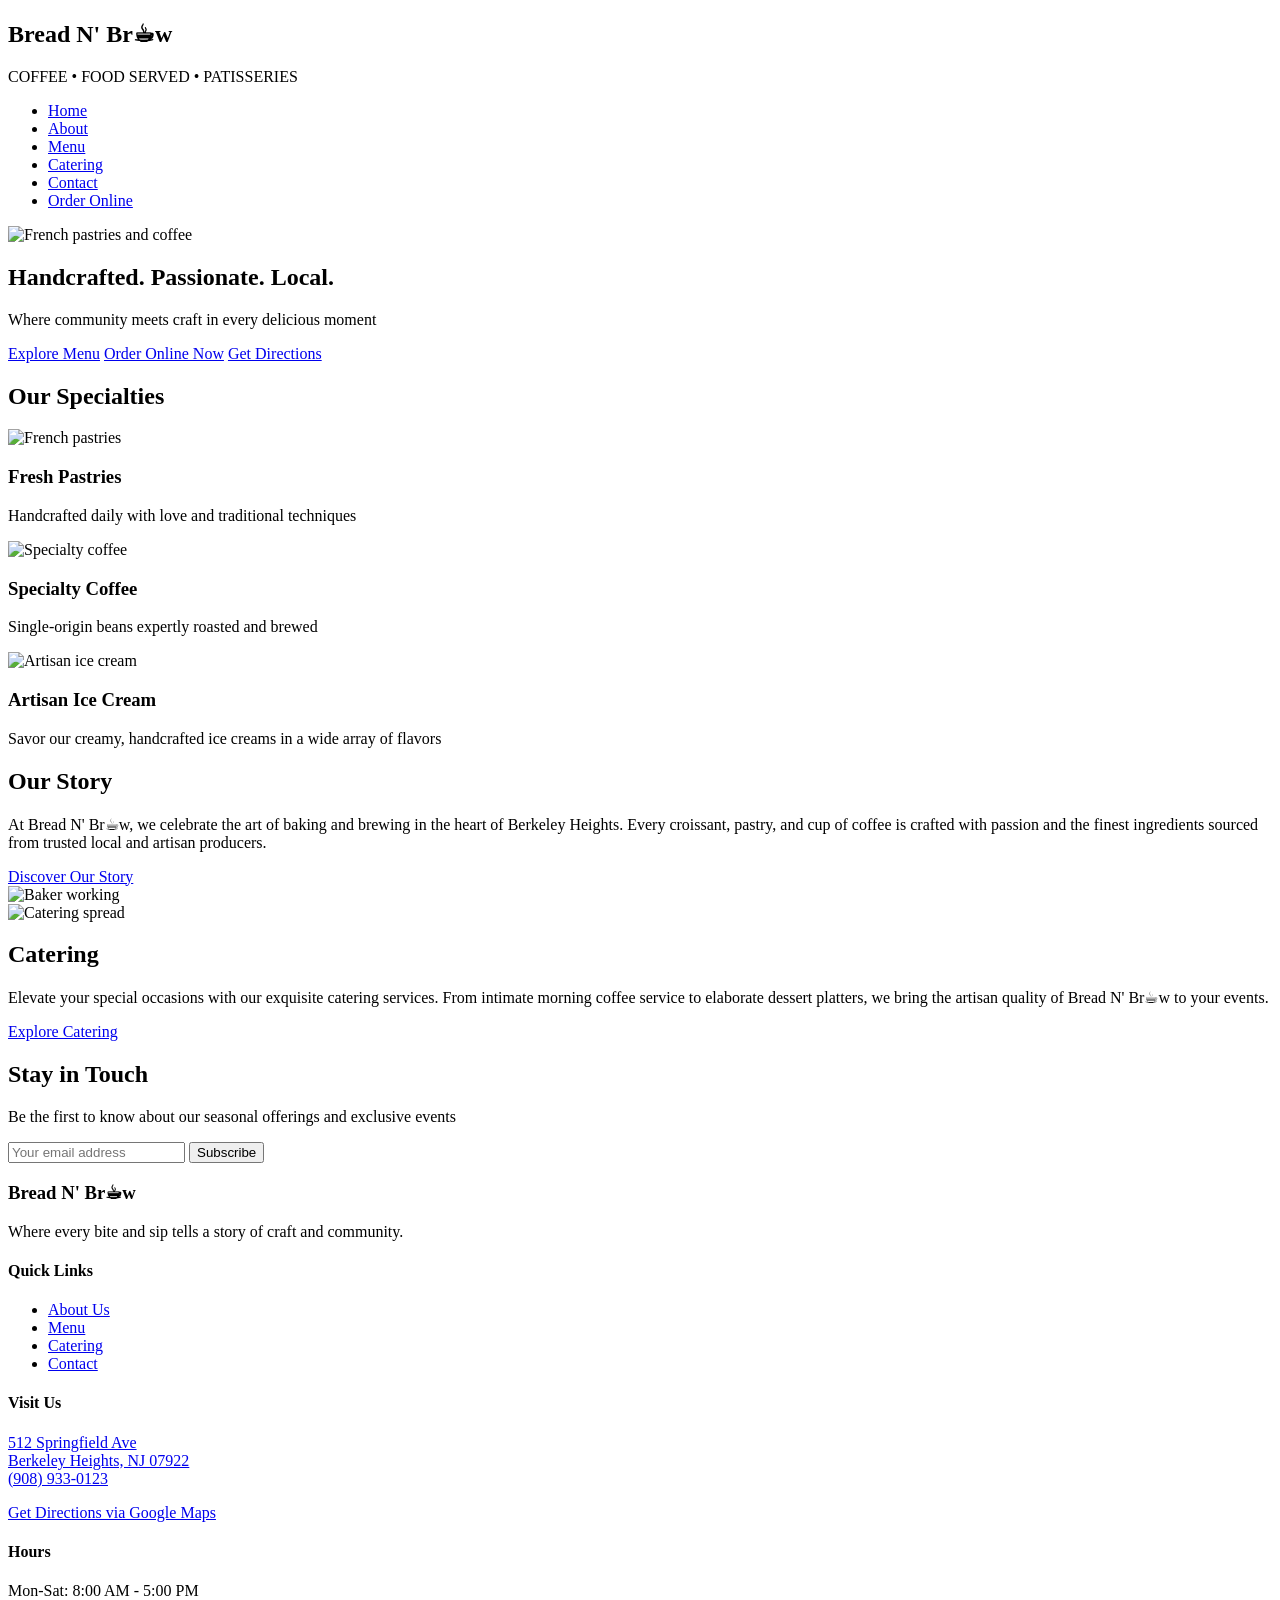
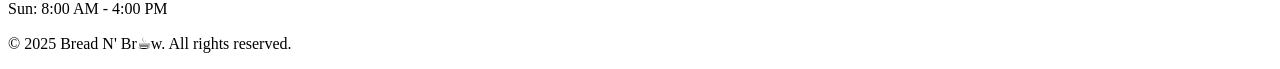
==== index.html @ 6830ff65 "Replace COFFEE • BREAD • PATISSERIES with COFFEE • FOOD SERVED • PATISSERIES cgen-264f352d547648eb80" ====
<!DOCTYPE html>
<html lang="en">
<head>
    <meta charset="UTF-8">
    <meta name="viewport" content="width=device-width, initial-scale=1.0">
    <title>Bread N' Br☕︎w - Coffee, Artisan Bread, Patisseries</title>
    <link rel="preconnect" href="https://fonts.googleapis.com">
    <link rel="preconnect" href="https://fonts.gstatic.com" crossorigin>
    <link href="https://fonts.googleapis.com/css2?family=Playfair+Display:wght@400;600;700&family=Inter:wght@300;400;500&display=swap" rel="stylesheet">
    <link rel="stylesheet" href="styles.css">
    <script src="https://cdn.jsdelivr.net/npm/@emailjs/browser@4/dist/email.min.js"></script>
</head>
<body>
    <!-- Navigation -->
    <nav class="navbar">
        <div class="nav-container">
            <div class="nav-logo">
                <h1>Bread N' Br☕︎w</h1>
                <span>COFFEE • FOOD SERVED • PATISSERIES</span>
            </div>
            <ul class="nav-menu">
                <li><a href="/" class="nav-active">Home</a></li>
                <li><a href="about.html">About</a></li>
                <li><a href="menu.html">Menu</a></li>
                <li><a href="catering.html">Catering</a></li>
                <li><a href="contact.html">Contact</a></li>
                <li class="nav-order"><a href="https://online.skytab.com/s/breadnbrew" target="_blank" class="btn btn-primary nav-order-btn">Order Online</a></li>
            </ul>
            <div class="nav-toggle">
                <span></span>
                <span></span>
                <span></span>
            </div>
        </div>
    </nav>

    <!-- Hero Section -->
    <section class="hero">
        <div class="hero-background">
            <img src="https://images.unsplash.com/photo-1586985289688-ca3cf47d3e6e?ixlib=rb-4.0.3&ixid=M3wxMjA3fDB8MHxwaG90by1wYWdlfHx8fGVufDB8fHx8fA%3D%3D&auto=format&fit=crop&w=2070&q=80" alt="French pastries and coffee" class="hero-image">
        </div>
        <div class="hero-content">
            <h1 class="hero-title">Handcrafted. Passionate. Local.</h1>
            <p class="hero-subtitle">Where community meets craft in every delicious moment</p>
            <div class="hero-buttons">
                <a href="menu.html" class="btn btn-primary">Explore Menu</a>
                <a href="https://online.skytab.com/s/breadnbrew" target="_blank" class="btn btn-secondary">Order Online Now</a>
                <a href="https://maps.google.com/?q=Bread+N'+Brew,+Springfield+Avenue,+Berkeley+Heights,+NJ" target="_blank" class="btn btn-outline hero-directions">Get Directions</a>
            </div>
        </div>
    </section>

    <!-- Highlights Grid -->
    <section class="highlights">
        <div class="container">
            <h2 class="section-title">Our Specialties</h2>
            <div class="highlights-grid">
                <div class="highlight-card">
                    <div class="card-background">
                        <img src="images/pastry.jpg" alt="French pastries">
                    </div>
                    <div class="card-content">
                        <h3>Fresh Pastries</h3>
                    <p>Handcrafted daily with love and traditional techniques</p>
                    </div>
                </div>
                <div class="highlight-card">
                    <div class="card-background">
                        <img src="images/coffee.jpeg" alt="Specialty coffee">
                    </div>
                    <div class="card-content">
                        <h3>Specialty Coffee</h3>
                        <p>Single-origin beans expertly roasted and brewed</p>
                    </div>
                </div>
                <div class="highlight-card">
                    <div class="card-background">
                        <img src="images/ice cream.jpg" alt="Artisan ice cream">
                    </div>
                    <div class="card-content">
                        <h3>Artisan Ice Cream</h3>
                        <p>Savor our creamy, handcrafted ice creams in a wide array of flavors</p>
                    </div>
                </div>
            </div>
        </div>
    </section>

    <!-- About Snippet -->
    <section class="about-snippet">
        <div class="container">
            <div class="about-content">
                <div class="about-text">
                    <h2>Our Story</h2>
                    <p>At Bread N' Br☕︎w, we celebrate the art of baking and brewing in the heart of Berkeley Heights. Every croissant, pastry, and cup of coffee is crafted with passion and the finest ingredients sourced from trusted local and artisan producers.</p>
                    <a href="about.html" class="btn btn-outline">Discover Our Story</a>
                </div>
                <div class="about-image">
                    <img src="images/displaycase.png" alt="Baker working">
                </div>
            </div>
        </div>
    </section>

    <!-- Catering Snippet -->
    <section class="catering-snippet">
        <div class="container">
            <div class="catering-content">
                <div class="catering-image">
                    <img src="images/catering.jpg" alt="Catering spread">
                </div>
                <div class="catering-text">
                    <h2>Catering</h2>
                    <p>Elevate your special occasions with our exquisite catering services. From intimate morning coffee service to elaborate dessert platters, we bring the artisan quality of Bread N' Br☕︎w to your events.</p>
                    <a href="catering.html" class="btn btn-outline">Explore Catering</a>
                </div>
            </div>
        </div>
    </section>

    <!-- Newsletter -->
    <section class="newsletter">
        <div class="container">
            <div class="newsletter-content">
                <h2>Stay in Touch</h2>
                <p>Be the first to know about our seasonal offerings and exclusive events</p>
                <form class="newsletter-form">
                    <input type="email" placeholder="Your email address" required>
                    <button type="submit" class="btn btn-primary">Subscribe</button>
                </form>
            </div>
        </div>
    </section>

    <!-- Footer -->
    <footer class="footer">
        <div class="container">
            <div class="footer-content">
                <div class="footer-section">
                    <h3>Bread N' Br☕︎w</h3>
                    <p>Where every bite and sip tells a story of craft and community.</p>
                </div>
                <div class="footer-section">
                    <h4>Quick Links</h4>
                    <ul>
                        <li><a href="about.html">About Us</a></li>
                        <li><a href="menu.html">Menu</a></li>
                        <li><a href="catering.html">Catering</a></li>
                        <li><a href="contact.html">Contact</a></li>
                    </ul>
                </div>
                <div class="footer-section">
                    <h4>Visit Us</h4>
                    <p><a href="https://maps.google.com/?q=Bread+N'+Brew,+Springfield+Avenue,+Berkeley+Heights,+NJ" target="_blank" class="address-link">512 Springfield Ave<br>
                    Berkeley Heights, NJ 07922</a><br>
                    <a href="tel:+19089330123">(908) 933-0123</a></p>
                    <a href="https://maps.google.com/?q=Bread+N'+Brew,+Springfield+Avenue,+Berkeley+Heights,+NJ" target="_blank" class="directions-link">Get Directions via Google Maps</a>
                </div>
                <div class="footer-section">
                    <h4>Hours</h4>
                    <p>Mon-Sat: 8:00 AM - 5:00 PM<br>
                    Sun: 8:00 AM - 4:00 PM</p>
                </div>
            </div>
            <div class="footer-bottom">
                <p>&copy; 2025 Bread N' Br☕︎w. All rights reserved.</p>
            </div>
        </div>
    </footer>

    <script src="script.js"></script>
</body>
</html>
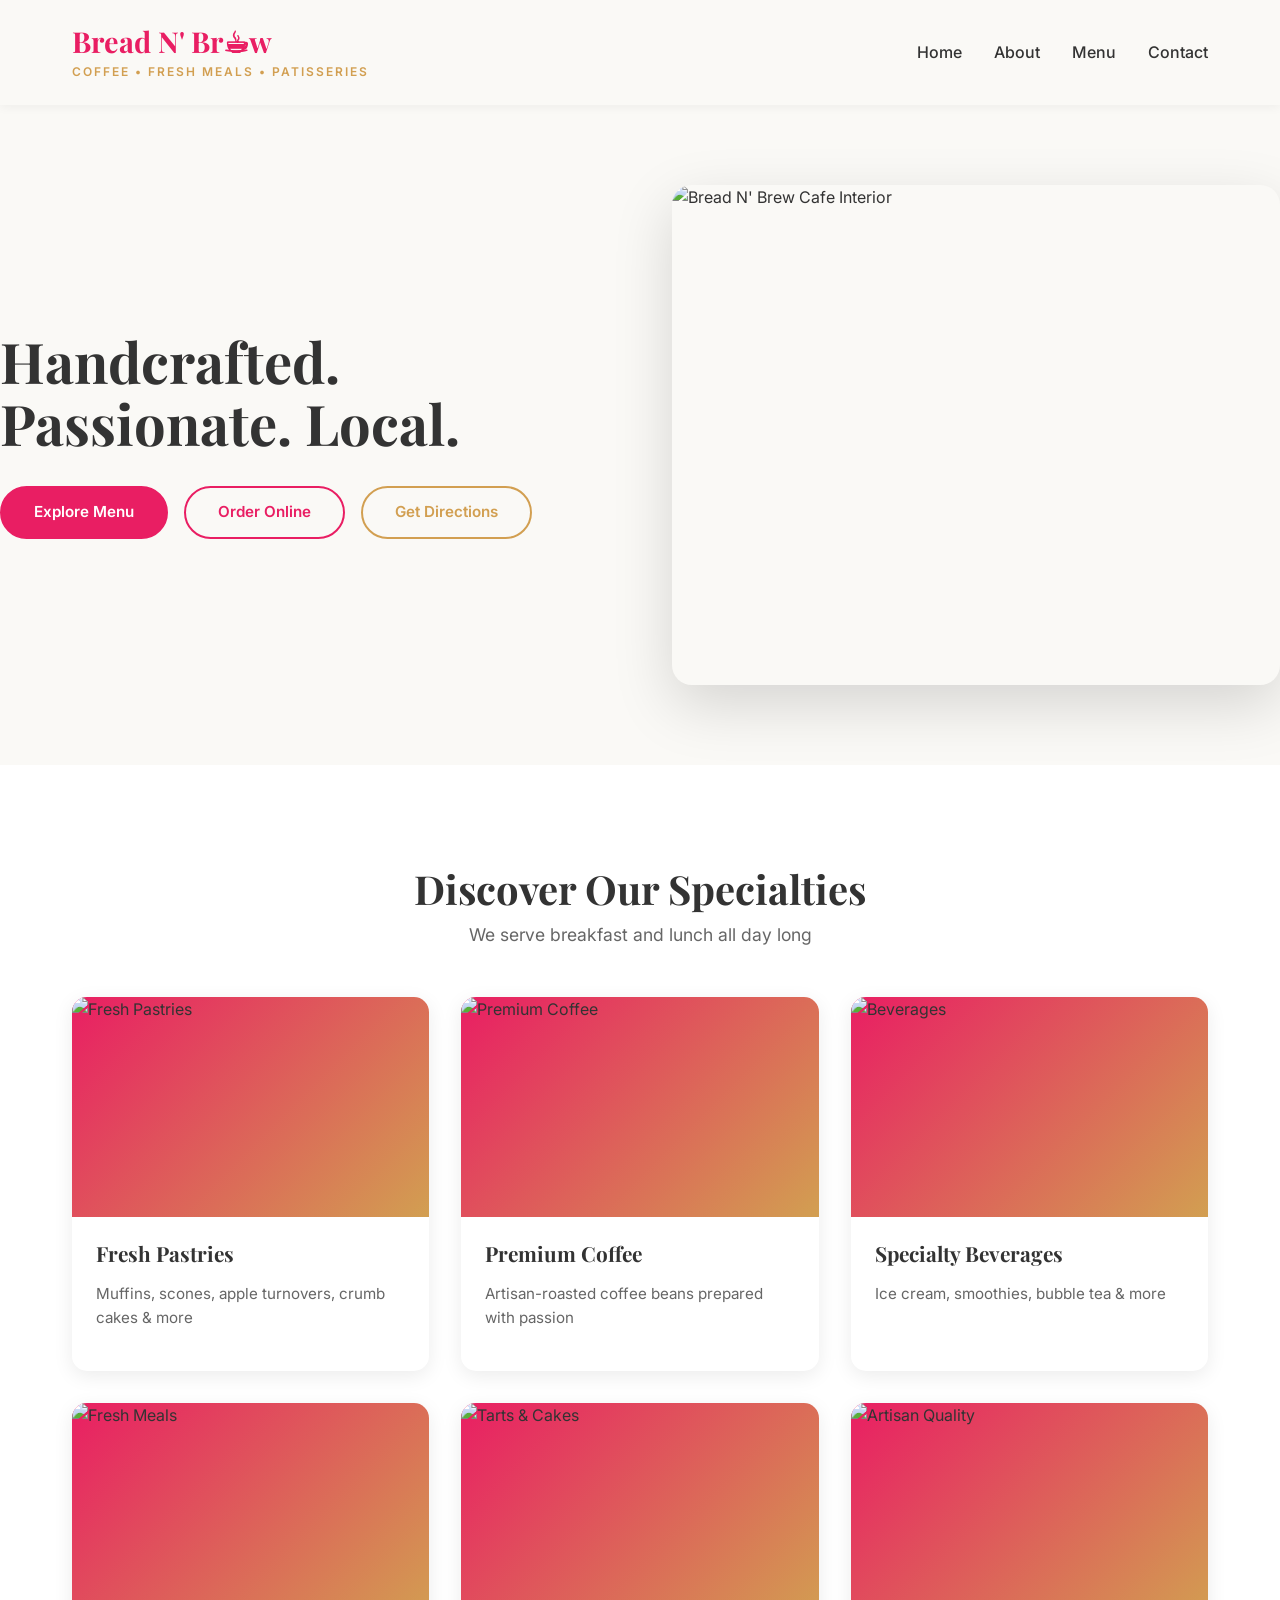
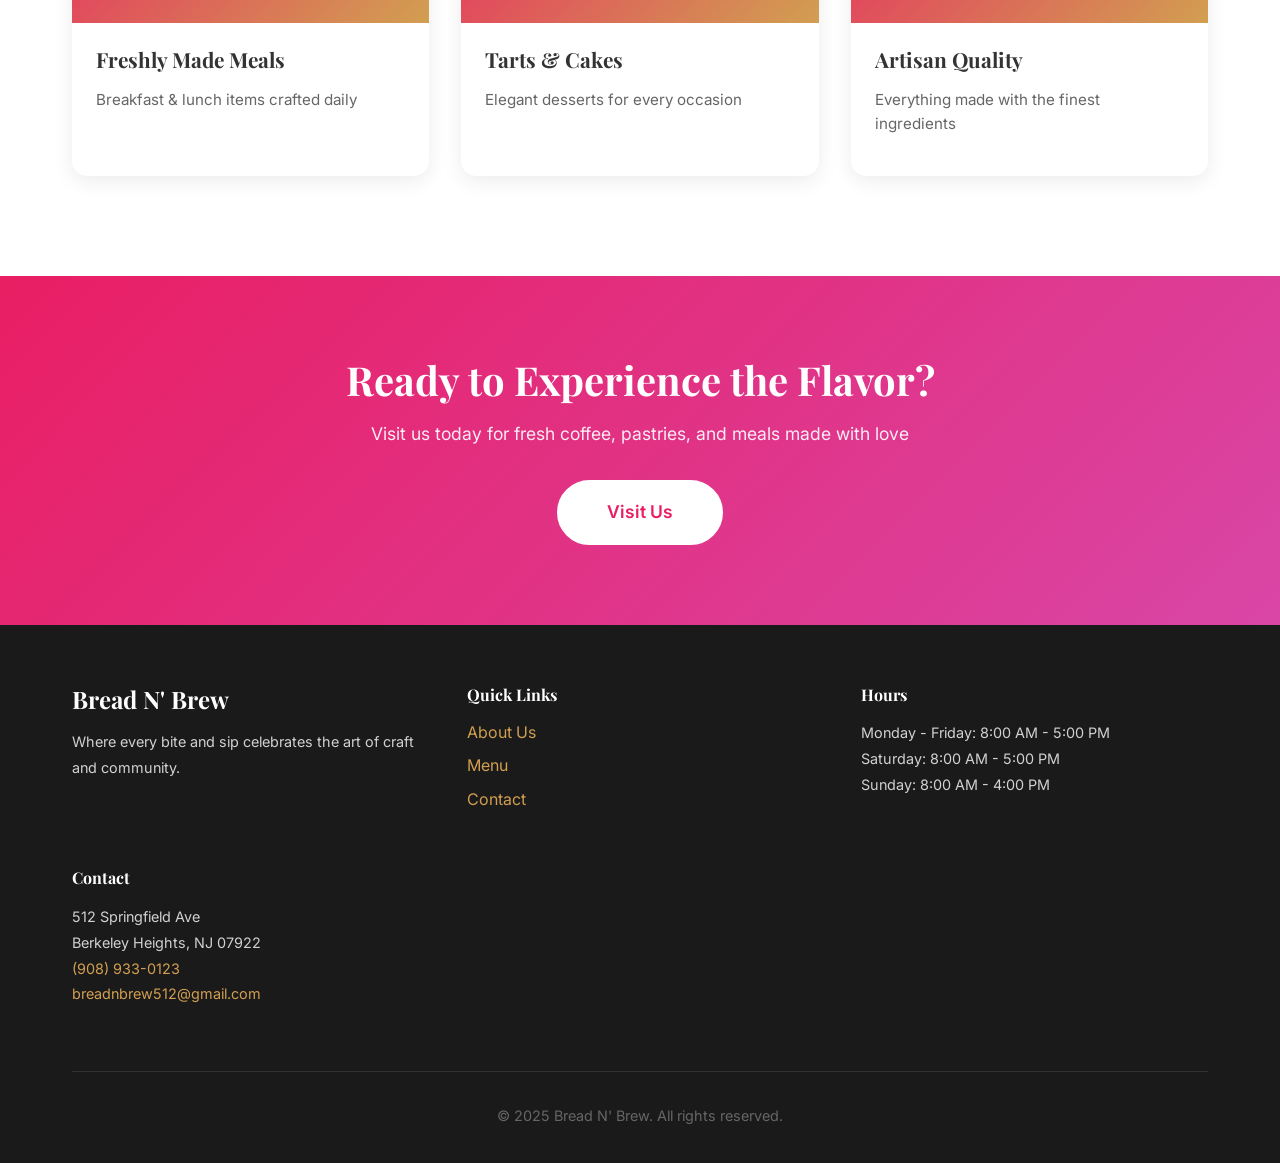
==== commit 5efcc6f3: "Redesign about page with simplified layout and content" ====
--- a/index.html
+++ b/index.html
@@ -3,12 +3,11 @@
 <head>
     <meta charset="UTF-8">
     <meta name="viewport" content="width=device-width, initial-scale=1.0">
-    <title>Bread N' Br☕︎w - Coffee, Artisan Bread, Patisseries</title>
+    <title>Bread N' Brew - Artisan Coffee, Fresh Pastries & Meals</title>
     <link rel="preconnect" href="https://fonts.googleapis.com">
     <link rel="preconnect" href="https://fonts.gstatic.com" crossorigin>
-    <link href="https://fonts.googleapis.com/css2?family=Playfair+Display:wght@400;600;700&family=Inter:wght@300;400;500&display=swap" rel="stylesheet">
+    <link href="https://fonts.googleapis.com/css2?family=Playfair+Display:wght@400;600;700;800&family=Inter:wght@300;400;500;600;700&display=swap" rel="stylesheet">
     <link rel="stylesheet" href="styles.css">
-    <script src="https://cdn.jsdelivr.net/npm/@emailjs/browser@4/dist/email.min.js"></script>
 </head>
 <body>
     <!-- Navigation -->
@@ -16,15 +15,13 @@
         <div class="nav-container">
             <div class="nav-logo">
                 <h1>Bread N' Br☕︎w</h1>
-                <span>COFFEE • FOOD SERVED • PATISSERIES</span>
+                <span class="nav-tagline">COFFEE • FRESH MEALS • PATISSERIES</span>
             </div>
             <ul class="nav-menu">
-                <li><a href="/" class="nav-active">Home</a></li>
+                <li><a href="index.html" class="nav-active">Home</a></li>
                 <li><a href="about.html">About</a></li>
                 <li><a href="menu.html">Menu</a></li>
-                <li><a href="catering.html">Catering</a></li>
                 <li><a href="contact.html">Contact</a></li>
-                <li class="nav-order"><a href="https://online.skytab.com/s/breadnbrew" target="_blank" class="btn btn-primary nav-order-btn">Order Online</a></li>
             </ul>
             <div class="nav-toggle">
                 <span></span>
@@ -36,98 +33,84 @@
 
     <!-- Hero Section -->
     <section class="hero">
-        <div class="hero-background">
-            <img src="https://images.unsplash.com/photo-1586985289688-ca3cf47d3e6e?ixlib=rb-4.0.3&ixid=M3wxMjA3fDB8MHxwaG90by1wYWdlfHx8fGVufDB8fHx8fA%3D%3D&auto=format&fit=crop&w=2070&q=80" alt="French pastries and coffee" class="hero-image">
-        </div>
         <div class="hero-content">
-            <h1 class="hero-title">Handcrafted. Passionate. Local.</h1>
-            <p class="hero-subtitle">Where community meets craft in every delicious moment</p>
+            <h2 class="hero-title">Handcrafted. Passionate. Local.</h2>
             <div class="hero-buttons">
                 <a href="menu.html" class="btn btn-primary">Explore Menu</a>
-                <a href="https://online.skytab.com/s/breadnbrew" target="_blank" class="btn btn-secondary">Order Online Now</a>
-                <a href="https://maps.google.com/?q=Bread+N'+Brew,+Springfield+Avenue,+Berkeley+Heights,+NJ" target="_blank" class="btn btn-outline hero-directions">Get Directions</a>
+                <a href="https://online.skytab.com/s/breadnbrew" target="_blank" class="btn btn-secondary">Order Online</a>
+                <a href="https://maps.google.com/?q=512+Springfield+Ave,+Berkeley+Heights,+NJ+07922" target="_blank" class="btn btn-tertiary">Get Directions</a>
             </div>
+        </div>
+        <div class="hero-image">
+            <img src="https://images.pexels.com/photos/36475846/pexels-photo-36475846.jpeg" alt="Bread N' Brew Cafe Interior" class="hero-img">
         </div>
     </section>
 
-    <!-- Highlights Grid -->
-    <section class="highlights">
+    <!-- What We Offer Section -->
+    <section class="offerings">
         <div class="container">
-            <h2 class="section-title">Our Specialties</h2>
-            <div class="highlights-grid">
-                <div class="highlight-card">
-                    <div class="card-background">
-                        <img src="images/pastry.jpg" alt="French pastries">
+            <h2 class="section-title">Discover Our Specialties</h2>
+            <p class="section-subtitle">We serve breakfast and lunch all day long</p>
+            
+            <div class="offerings-grid">
+                <div class="offering-card">
+                    <div class="offering-image">
+                        <img src="https://images.pexels.com/photos/2097522/pexels-photo-2097522.jpeg" alt="Fresh Pastries">
                     </div>
-                    <div class="card-content">
-                        <h3>Fresh Pastries</h3>
-                    <p>Handcrafted daily with love and traditional techniques</p>
+                    <h3>Fresh Pastries</h3>
+                    <p>Muffins, scones, apple turnovers, crumb cakes & more</p>
+                </div>
+
+                <div class="offering-card">
+                    <div class="offering-image">
+                        <img src="https://images.pexels.com/photos/31767946/pexels-photo-31767946.jpeg" alt="Premium Coffee">
                     </div>
+                    <h3>Premium Coffee</h3>
+                    <p>Artisan-roasted coffee beans prepared with passion</p>
                 </div>
-                <div class="highlight-card">
-                    <div class="card-background">
-                        <img src="images/coffee.jpeg" alt="Specialty coffee">
+
+                <div class="offering-card">
+                    <div class="offering-image">
+                        <img src="https://images.pexels.com/photos/33166521/pexels-photo-33166521.jpeg" alt="Beverages">
                     </div>
-                    <div class="card-content">
-                        <h3>Specialty Coffee</h3>
-                        <p>Single-origin beans expertly roasted and brewed</p>
+                    <h3>Specialty Beverages</h3>
+                    <p>Ice cream, smoothies, bubble tea & more</p>
+                </div>
+
+                <div class="offering-card">
+                    <div class="offering-image">
+                        <img src="https://images.pexels.com/photos/4491396/pexels-photo-4491396.jpeg" alt="Fresh Meals">
                     </div>
+                    <h3>Freshly Made Meals</h3>
+                    <p>Breakfast & lunch items crafted daily</p>
                 </div>
-                <div class="highlight-card">
-                    <div class="card-background">
-                        <img src="images/ice cream.jpg" alt="Artisan ice cream">
+
+                <div class="offering-card">
+                    <div class="offering-image">
+                        <img src="https://images.pexels.com/photos/2097522/pexels-photo-2097522.jpeg" alt="Tarts & Cakes">
                     </div>
-                    <div class="card-content">
-                        <h3>Artisan Ice Cream</h3>
-                        <p>Savor our creamy, handcrafted ice creams in a wide array of flavors</p>
+                    <h3>Tarts & Cakes</h3>
+                    <p>Elegant desserts for every occasion</p>
+                </div>
+
+                <div class="offering-card">
+                    <div class="offering-image">
+                        <img src="https://images.pexels.com/photos/36475846/pexels-photo-36475846.jpeg" alt="Artisan Quality">
                     </div>
+                    <h3>Artisan Quality</h3>
+                    <p>Everything made with the finest ingredients</p>
                 </div>
             </div>
         </div>
     </section>
 
-    <!-- About Snippet -->
-    <section class="about-snippet">
+    <!-- Call to Action Section -->
+    <section class="cta-section">
         <div class="container">
-            <div class="about-content">
-                <div class="about-text">
-                    <h2>Our Story</h2>
-                    <p>At Bread N' Br☕︎w, we celebrate the art of baking and brewing in the heart of Berkeley Heights. Every croissant, pastry, and cup of coffee is crafted with passion and the finest ingredients sourced from trusted local and artisan producers.</p>
-                    <a href="about.html" class="btn btn-outline">Discover Our Story</a>
-                </div>
-                <div class="about-image">
-                    <img src="images/displaycase.png" alt="Baker working">
-                </div>
-            </div>
-        </div>
-    </section>
-
-    <!-- Catering Snippet -->
-    <section class="catering-snippet">
-        <div class="container">
-            <div class="catering-content">
-                <div class="catering-image">
-                    <img src="images/catering.jpg" alt="Catering spread">
-                </div>
-                <div class="catering-text">
-                    <h2>Catering</h2>
-                    <p>Elevate your special occasions with our exquisite catering services. From intimate morning coffee service to elaborate dessert platters, we bring the artisan quality of Bread N' Br☕︎w to your events.</p>
-                    <a href="catering.html" class="btn btn-outline">Explore Catering</a>
-                </div>
-            </div>
-        </div>
-    </section>
-
-    <!-- Newsletter -->
-    <section class="newsletter">
-        <div class="container">
-            <div class="newsletter-content">
-                <h2>Stay in Touch</h2>
-                <p>Be the first to know about our seasonal offerings and exclusive events</p>
-                <form class="newsletter-form">
-                    <input type="email" placeholder="Your email address" required>
-                    <button type="submit" class="btn btn-primary">Subscribe</button>
-                </form>
+            <div class="cta-content">
+                <h2>Ready to Experience the Flavor?</h2>
+                <p>Visit us today for fresh coffee, pastries, and meals made with love</p>
+                <a href="https://maps.google.com/?q=512+Springfield+Ave,+Berkeley+Heights,+NJ+07922" target="_blank" class="btn btn-primary btn-large">Visit Us</a>
             </div>
         </div>
     </section>
@@ -135,35 +118,35 @@
     <!-- Footer -->
     <footer class="footer">
         <div class="container">
-            <div class="footer-content">
+            <div class="footer-grid">
                 <div class="footer-section">
-                    <h3>Bread N' Br☕︎w</h3>
-                    <p>Where every bite and sip tells a story of craft and community.</p>
+                    <h3>Bread N' Brew</h3>
+                    <p>Where every bite and sip celebrates the art of craft and community.</p>
                 </div>
                 <div class="footer-section">
                     <h4>Quick Links</h4>
                     <ul>
                         <li><a href="about.html">About Us</a></li>
                         <li><a href="menu.html">Menu</a></li>
-                        <li><a href="catering.html">Catering</a></li>
                         <li><a href="contact.html">Contact</a></li>
                     </ul>
                 </div>
                 <div class="footer-section">
-                    <h4>Visit Us</h4>
-                    <p><a href="https://maps.google.com/?q=Bread+N'+Brew,+Springfield+Avenue,+Berkeley+Heights,+NJ" target="_blank" class="address-link">512 Springfield Ave<br>
-                    Berkeley Heights, NJ 07922</a><br>
-                    <a href="tel:+19089330123">(908) 933-0123</a></p>
-                    <a href="https://maps.google.com/?q=Bread+N'+Brew,+Springfield+Avenue,+Berkeley+Heights,+NJ" target="_blank" class="directions-link">Get Directions via Google Maps</a>
+                    <h4>Hours</h4>
+                    <p>Monday - Friday: 8:00 AM - 5:00 PM<br>
+                    Saturday: 8:00 AM - 5:00 PM<br>
+                    Sunday: 8:00 AM - 4:00 PM</p>
                 </div>
                 <div class="footer-section">
-                    <h4>Hours</h4>
-                    <p>Mon-Sat: 8:00 AM - 5:00 PM<br>
-                    Sun: 8:00 AM - 4:00 PM</p>
+                    <h4>Contact</h4>
+                    <p>512 Springfield Ave<br>
+                    Berkeley Heights, NJ 07922<br>
+                    <a href="tel:+19089330123">(908) 933-0123</a><br>
+                    <a href="mailto:breadnbrew512@gmail.com">breadnbrew512@gmail.com</a></p>
                 </div>
             </div>
             <div class="footer-bottom">
-                <p>&copy; 2025 Bread N' Br☕︎w. All rights reserved.</p>
+                <p>&copy; 2025 Bread N' Brew. All rights reserved.</p>
             </div>
         </div>
     </footer>
--- a/styles.css
+++ b/styles.css
@@ -0,0 +1,1157 @@
+/* ==================== VARIABLES & RESET ==================== */
+:root {
+    --primary-color: #e91e63;
+    --secondary-color: #d29f51;
+    --dark-color: #1a1a1a;
+    --light-color: #faf9f6;
+    --text-color: #333;
+    --text-light: #666;
+    --border-color: #e0e0e0;
+    --transition: all 0.3s cubic-bezier(0.25, 0.46, 0.45, 0.94);
+}
+
+* {
+    margin: 0;
+    padding: 0;
+    box-sizing: border-box;
+}
+
+html {
+    scroll-behavior: smooth;
+}
+
+body {
+    font-family: 'Inter', sans-serif;
+    color: var(--text-color);
+    background-color: var(--light-color);
+    line-height: 1.6;
+}
+
+/* ==================== TYPOGRAPHY ==================== */
+h1, h2, h3, h4, h5, h6 {
+    font-family: 'Playfair Display', serif;
+    font-weight: 700;
+    line-height: 1.2;
+    color: var(--text-color);
+}
+
+h1 {
+    font-size: 3.5rem;
+}
+
+h2 {
+    font-size: 2.5rem;
+}
+
+h3 {
+    font-size: 1.5rem;
+}
+
+p {
+    color: var(--text-light);
+    margin-bottom: 1rem;
+}
+
+a {
+    color: var(--primary-color);
+    text-decoration: none;
+    transition: var(--transition);
+}
+
+a:hover {
+    color: var(--secondary-color);
+}
+
+/* ==================== CONTAINER & LAYOUT ==================== */
+.container {
+    max-width: 1200px;
+    margin: 0 auto;
+    padding: 0 2rem;
+}
+
+/* ==================== BUTTONS ==================== */
+.btn {
+    display: inline-block;
+    padding: 0.8rem 2rem;
+    border-radius: 50px;
+    font-weight: 600;
+    text-align: center;
+    transition: var(--transition);
+    border: 2px solid transparent;
+    cursor: pointer;
+    text-decoration: none;
+    font-size: 0.95rem;
+    font-family: 'Inter', sans-serif;
+}
+
+.btn-primary {
+    background-color: var(--primary-color);
+    color: white;
+    border-color: var(--primary-color);
+}
+
+.btn-primary:hover {
+    background-color: #c2185b;
+    border-color: #c2185b;
+    transform: translateY(-3px);
+    box-shadow: 0 10px 25px rgba(233, 30, 99, 0.3);
+}
+
+.btn-secondary {
+    background-color: transparent;
+    color: var(--primary-color);
+    border-color: var(--primary-color);
+}
+
+.btn-secondary:hover {
+    background-color: var(--primary-color);
+    color: white;
+    transform: translateY(-3px);
+}
+
+.btn-tertiary {
+    background-color: transparent;
+    color: var(--secondary-color);
+    border-color: var(--secondary-color);
+}
+
+.btn-tertiary:hover {
+    background-color: var(--secondary-color);
+    color: white;
+    transform: translateY(-3px);
+}
+
+.btn-large {
+    padding: 1rem 3rem;
+    font-size: 1.1rem;
+}
+
+.btn-small {
+    padding: 0.6rem 1.5rem;
+    font-size: 0.85rem;
+}
+
+/* ==================== NAVBAR ==================== */
+.navbar {
+    background: rgba(250, 249, 246, 0.95);
+    backdrop-filter: blur(10px);
+    padding: 1.5rem 0;
+    position: sticky;
+    top: 0;
+    z-index: 1000;
+    box-shadow: 0 2px 10px rgba(0, 0, 0, 0.05);
+    transition: var(--transition);
+}
+
+.nav-container {
+    max-width: 1200px;
+    margin: 0 auto;
+    padding: 0 2rem;
+    display: flex;
+    justify-content: space-between;
+    align-items: center;
+}
+
+.nav-logo h1 {
+    color: var(--primary-color);
+    font-size: 1.8rem;
+    margin-bottom: 0.2rem;
+}
+
+.nav-tagline {
+    color: var(--secondary-color);
+    font-size: 0.75rem;
+    font-weight: 600;
+    letter-spacing: 2px;
+    display: block;
+}
+
+.nav-menu {
+    display: flex;
+    list-style: none;
+    gap: 2rem;
+    align-items: center;
+}
+
+.nav-menu a {
+    color: var(--text-color);
+    font-weight: 500;
+    position: relative;
+    padding: 0.5rem 0;
+}
+
+.nav-menu a::after {
+    content: '';
+    position: absolute;
+    bottom: 0;
+    left: 0;
+    width: 0;
+    height: 2px;
+    background-color: var(--primary-color);
+    transition: width 0.3s ease;
+}
+
+.nav-menu a:hover::after,
+.nav-active::after {
+    width: 100%;
+}
+
+.nav-active {
+    color: var(--primary-color);
+}
+
+.nav-toggle {
+    display: none;
+    flex-direction: column;
+    cursor: pointer;
+}
+
+.nav-toggle span {
+    width: 25px;
+    height: 3px;
+    background-color: var(--text-color);
+    margin: 5px 0;
+    transition: var(--transition);
+    border-radius: 2px;
+}
+
+/* ==================== HERO SECTION ==================== */
+.hero {
+    display: grid;
+    grid-template-columns: 1fr 1fr;
+    align-items: center;
+    gap: 4rem;
+    padding: 80px 0;
+    overflow: hidden;
+}
+
+.hero-content {
+    animation: slideInLeft 0.8s ease-out;
+}
+
+.hero-title {
+    font-size: 3.5rem;
+    color: var(--text-color);
+    margin-bottom: 2rem;
+    line-height: 1.1;
+}
+
+.hero-buttons {
+    display: flex;
+    gap: 1rem;
+    flex-wrap: wrap;
+    animation: fadeInUp 0.8s ease-out 0.3s both;
+}
+
+.hero-image {
+    position: relative;
+    overflow: hidden;
+    border-radius: 20px;
+    box-shadow: 0 20px 60px rgba(0, 0, 0, 0.15);
+    animation: slideInRight 0.8s ease-out;
+    height: 500px;
+}
+
+.hero-img {
+    width: 100%;
+    height: 100%;
+    object-fit: cover;
+    transition: var(--transition);
+}
+
+.hero-image:hover .hero-img {
+    transform: scale(1.05);
+}
+
+/* ==================== SECTION STYLES ==================== */
+.section-title {
+    font-size: 2.5rem;
+    color: var(--text-color);
+    margin-bottom: 0.5rem;
+    text-align: center;
+}
+
+.section-subtitle {
+    color: var(--text-light);
+    text-align: center;
+    font-size: 1.1rem;
+    margin-bottom: 3rem;
+}
+
+/* ==================== OFFERINGS SECTION ==================== */
+.offerings {
+    padding: 100px 0;
+    background: white;
+}
+
+.offerings-grid {
+    display: grid;
+    grid-template-columns: repeat(auto-fit, minmax(300px, 1fr));
+    gap: 2rem;
+    margin-top: 3rem;
+}
+
+.offering-card {
+    background: white;
+    border-radius: 15px;
+    overflow: hidden;
+    box-shadow: 0 5px 20px rgba(0, 0, 0, 0.08);
+    transition: var(--transition);
+    animation: slideUp 0.6s ease-out both;
+}
+
+.offering-card:nth-child(1) { animation-delay: 0.1s; }
+.offering-card:nth-child(2) { animation-delay: 0.2s; }
+.offering-card:nth-child(3) { animation-delay: 0.3s; }
+.offering-card:nth-child(4) { animation-delay: 0.4s; }
+.offering-card:nth-child(5) { animation-delay: 0.5s; }
+.offering-card:nth-child(6) { animation-delay: 0.6s; }
+
+.offering-card:hover {
+    transform: translateY(-10px);
+    box-shadow: 0 15px 40px rgba(0, 0, 0, 0.15);
+}
+
+.offering-image {
+    width: 100%;
+    height: 220px;
+    overflow: hidden;
+    background: linear-gradient(135deg, var(--primary-color) 0%, var(--secondary-color) 100%);
+}
+
+.offering-image img {
+    width: 100%;
+    height: 100%;
+    object-fit: cover;
+    transition: var(--transition);
+}
+
+.offering-card:hover .offering-image img {
+    transform: scale(1.1);
+}
+
+.offering-card h3 {
+    color: var(--text-color);
+    padding: 1.5rem 1.5rem 0.5rem;
+    font-size: 1.3rem;
+}
+
+.offering-card p {
+    padding: 0.5rem 1.5rem 1.5rem;
+    font-size: 0.95rem;
+    color: var(--text-light);
+}
+
+/* ==================== CTA SECTION ==================== */
+.cta-section {
+    background: linear-gradient(135deg, var(--primary-color) 0%, #d946a6 100%);
+    color: white;
+    padding: 80px 0;
+    text-align: center;
+}
+
+.cta-content h2 {
+    color: white;
+    font-size: 2.5rem;
+    margin-bottom: 1rem;
+}
+
+.cta-content p {
+    color: rgba(255, 255, 255, 0.9);
+    font-size: 1.1rem;
+    margin-bottom: 2rem;
+}
+
+.cta-section .btn-primary {
+    background-color: white;
+    color: var(--primary-color);
+    border-color: white;
+}
+
+.cta-section .btn-primary:hover {
+    background-color: rgba(255, 255, 255, 0.9);
+}
+
+/* ==================== PAGE HERO ==================== */
+.page-hero {
+    background: linear-gradient(135deg, var(--primary-color) 0%, #d946a6 100%);
+    color: white;
+    padding: 120px 0;
+    text-align: center;
+}
+
+.page-hero-content h1 {
+    color: white;
+    font-size: 3rem;
+    margin-bottom: 1rem;
+}
+
+.page-hero-content p {
+    color: rgba(255, 255, 255, 0.9);
+    font-size: 1.2rem;
+}
+
+/* ==================== ABOUT SECTION ==================== */
+.about-section {
+    padding: 80px 0;
+}
+
+.about-grid {
+    display: grid;
+    grid-template-columns: 1fr 1fr;
+    gap: 4rem;
+    align-items: center;
+}
+
+.about-text h2 {
+    color: var(--text-color);
+    margin-bottom: 1.5rem;
+    font-size: 2.2rem;
+}
+
+.about-text p {
+    font-size: 1rem;
+    color: var(--text-light);
+    margin-bottom: 1.5rem;
+    line-height: 1.8;
+}
+
+.about-image {
+    border-radius: 15px;
+    overflow: hidden;
+    box-shadow: 0 20px 60px rgba(0, 0, 0, 0.15);
+    animation: slideInRight 0.8s ease-out;
+}
+
+.about-image img {
+    width: 100%;
+    height: auto;
+    display: block;
+}
+
+/* ==================== COMMITMENT SECTION ==================== */
+.commitment-section {
+    padding: 80px 0;
+    background: white;
+}
+
+.commitment-grid {
+    display: grid;
+    grid-template-columns: repeat(auto-fit, minmax(250px, 1fr));
+    gap: 2rem;
+    margin-top: 3rem;
+}
+
+.commitment-card {
+    background: white;
+    padding: 2rem;
+    border-radius: 15px;
+    border-left: 4px solid var(--primary-color);
+    box-shadow: 0 5px 20px rgba(0, 0, 0, 0.08);
+    transition: var(--transition);
+    animation: slideUp 0.6s ease-out both;
+}
+
+.commitment-card:nth-child(1) { animation-delay: 0.1s; }
+.commitment-card:nth-child(2) { animation-delay: 0.2s; }
+.commitment-card:nth-child(3) { animation-delay: 0.3s; }
+.commitment-card:nth-child(4) { animation-delay: 0.4s; }
+
+.commitment-card:hover {
+    transform: translateY(-10px);
+    box-shadow: 0 15px 40px rgba(0, 0, 0, 0.15);
+    border-left-color: var(--secondary-color);
+}
+
+.commitment-card h3 {
+    color: var(--text-color);
+    margin-bottom: 1rem;
+    font-size: 1.2rem;
+}
+
+.commitment-card p {
+    color: var(--text-light);
+    font-size: 0.95rem;
+}
+
+/* ==================== HOURS SECTION ==================== */
+.hours-section {
+    padding: 80px 0;
+    background: white;
+}
+
+.hours-grid {
+    display: grid;
+    grid-template-columns: repeat(auto-fit, minmax(250px, 1fr));
+    gap: 2rem;
+    margin-top: 3rem;
+}
+
+.hours-card {
+    background: white;
+    padding: 2.5rem;
+    border-radius: 15px;
+    box-shadow: 0 5px 20px rgba(0, 0, 0, 0.08);
+    text-align: center;
+    transition: var(--transition);
+    animation: slideUp 0.6s ease-out both;
+}
+
+.hours-card:nth-child(1) { animation-delay: 0.1s; }
+.hours-card:nth-child(2) { animation-delay: 0.2s; }
+.hours-card:nth-child(3) { animation-delay: 0.3s; }
+
+.hours-card:hover {
+    transform: translateY(-10px);
+    box-shadow: 0 15px 40px rgba(0, 0, 0, 0.15);
+    border-top: 3px solid var(--primary-color);
+}
+
+.hours-card h3 {
+    color: var(--text-color);
+    margin-bottom: 1rem;
+    font-size: 1.3rem;
+}
+
+.hours-card p {
+    color: var(--text-light);
+    font-size: 0.95rem;
+    margin-bottom: 1.5rem;
+}
+
+/* ==================== MENU PAGE ==================== */
+.menu-hero {
+    background: linear-gradient(135deg, var(--primary-color) 0%, #d946a6 100%);
+}
+
+.menu-nav-sticky {
+    background: white;
+    box-shadow: 0 2px 10px rgba(0, 0, 0, 0.05);
+    position: sticky;
+    top: 80px;
+    z-index: 500;
+    padding: 1rem 0;
+}
+
+.menu-nav-scroll {
+    display: flex;
+    gap: 2rem;
+    overflow-x: auto;
+    padding: 0 2rem;
+    scroll-behavior: smooth;
+}
+
+.menu-nav-link {
+    color: var(--text-color);
+    font-weight: 600;
+    white-space: nowrap;
+    padding: 0.5rem 0;
+    border-bottom: 2px solid transparent;
+    transition: var(--transition);
+}
+
+.menu-nav-link:hover {
+    color: var(--primary-color);
+    border-bottom-color: var(--primary-color);
+}
+
+.menu-content {
+    padding: 80px 0;
+}
+
+.menu-category {
+    margin-bottom: 80px;
+    animation: fadeIn 0.6s ease-out;
+}
+
+.menu-category h2 {
+    color: var(--text-color);
+    margin-bottom: 1rem;
+    font-size: 2.2rem;
+}
+
+.menu-category > p {
+    color: var(--text-light);
+    font-size: 1rem;
+    margin-bottom: 3rem;
+}
+
+.menu-grid {
+    display: grid;
+    grid-template-columns: repeat(auto-fit, minmax(280px, 1fr));
+    gap: 2.5rem;
+}
+
+.menu-item {
+    background: white;
+    border-radius: 15px;
+    overflow: hidden;
+    box-shadow: 0 5px 20px rgba(0, 0, 0, 0.08);
+    transition: var(--transition);
+    animation: slideUp 0.6s ease-out both;
+}
+
+.menu-item:nth-child(1) { animation-delay: 0.1s; }
+.menu-item:nth-child(2) { animation-delay: 0.15s; }
+.menu-item:nth-child(3) { animation-delay: 0.2s; }
+.menu-item:nth-child(4) { animation-delay: 0.25s; }
+.menu-item:nth-child(5) { animation-delay: 0.3s; }
+.menu-item:nth-child(6) { animation-delay: 0.35s; }
+
+.menu-item:hover {
+    transform: translateY(-10px);
+    box-shadow: 0 15px 40px rgba(0, 0, 0, 0.15);
+}
+
+.menu-item-image {
+    width: 100%;
+    height: 220px;
+    overflow: hidden;
+    background: linear-gradient(135deg, var(--primary-color) 0%, var(--secondary-color) 100%);
+}
+
+.menu-item-image img {
+    width: 100%;
+    height: 100%;
+    object-fit: cover;
+    transition: var(--transition);
+}
+
+.menu-item:hover .menu-item-image img {
+    transform: scale(1.1);
+}
+
+.menu-item-details {
+    padding: 1.5rem;
+}
+
+.menu-item-details h3 {
+    color: var(--text-color);
+    margin-bottom: 0.5rem;
+    font-size: 1.1rem;
+}
+
+.menu-item-details p {
+    color: var(--text-light);
+    font-size: 0.9rem;
+    margin-bottom: 1rem;
+}
+
+.menu-item-note {
+    display: inline-block;
+    background: var(--light-color);
+    color: var(--secondary-color);
+    padding: 0.3rem 0.8rem;
+    border-radius: 20px;
+    font-size: 0.8rem;
+    font-weight: 500;
+}
+
+/* ==================== ORDER CTA SECTION ==================== */
+.order-cta-section {
+    background: linear-gradient(135deg, var(--primary-color) 0%, #d946a6 100%);
+    color: white;
+    padding: 80px 0;
+    text-align: center;
+}
+
+.order-cta-section h2 {
+    color: white;
+    font-size: 2.5rem;
+    margin-bottom: 1rem;
+}
+
+.order-cta-section p {
+    color: rgba(255, 255, 255, 0.9);
+    font-size: 1.1rem;
+    margin-bottom: 2rem;
+}
+
+.order-cta-section .btn-primary {
+    background-color: white;
+    color: var(--primary-color);
+    border-color: white;
+}
+
+.order-cta-section .btn-primary:hover {
+    background-color: rgba(255, 255, 255, 0.9);
+}
+
+/* ==================== CONTACT SECTION ==================== */
+.contact-section {
+    padding: 80px 0;
+}
+
+.contact-grid {
+    display: grid;
+    grid-template-columns: 1fr 1fr;
+    gap: 4rem;
+    align-items: start;
+}
+
+.contact-form-wrapper {
+    animation: slideInLeft 0.8s ease-out;
+}
+
+.contact-form-wrapper h2 {
+    color: var(--text-color);
+    margin-bottom: 2rem;
+    font-size: 2rem;
+}
+
+.contact-form {
+    display: flex;
+    flex-direction: column;
+    gap: 1.5rem;
+}
+
+.form-group {
+    display: flex;
+    flex-direction: column;
+}
+
+.form-group label {
+    color: var(--text-color);
+    font-weight: 600;
+    margin-bottom: 0.5rem;
+}
+
+.form-group input,
+.form-group textarea,
+.form-group select {
+    padding: 0.8rem 1rem;
+    border: 2px solid var(--border-color);
+    border-radius: 8px;
+    font-family: 'Inter', sans-serif;
+    font-size: 0.95rem;
+    transition: var(--transition);
+}
+
+.form-group input:focus,
+.form-group textarea:focus,
+.form-group select:focus {
+    outline: none;
+    border-color: var(--primary-color);
+    box-shadow: 0 0 0 3px rgba(233, 30, 99, 0.1);
+}
+
+.contact-info-wrapper {
+    display: flex;
+    flex-direction: column;
+    gap: 1.5rem;
+    animation: slideInRight 0.8s ease-out;
+}
+
+.contact-info-card {
+    background: white;
+    padding: 2rem;
+    border-radius: 15px;
+    box-shadow: 0 5px 20px rgba(0, 0, 0, 0.08);
+    border-top: 3px solid var(--primary-color);
+    transition: var(--transition);
+}
+
+.contact-info-card:hover {
+    transform: translateY(-5px);
+    box-shadow: 0 10px 30px rgba(0, 0, 0, 0.12);
+}
+
+.contact-info-card h3 {
+    color: var(--text-color);
+    margin-bottom: 1rem;
+    font-size: 1.2rem;
+}
+
+.contact-info-card p {
+    color: var(--text-light);
+    font-size: 0.95rem;
+}
+
+.contact-info-card a {
+    color: var(--primary-color);
+    font-weight: 600;
+}
+
+/* ==================== MAP SECTION ==================== */
+.map-section {
+    padding: 80px 0;
+    background: white;
+}
+
+.map-section .section-title {
+    margin-bottom: 3rem;
+}
+
+.map-container {
+    border-radius: 15px;
+    overflow: hidden;
+    box-shadow: 0 10px 40px rgba(0, 0, 0, 0.1);
+}
+
+.map-container iframe {
+    display: block;
+    width: 100% !important;
+}
+
+/* ==================== FOOTER ==================== */
+.footer {
+    background-color: var(--dark-color);
+    color: white;
+    padding: 60px 0 20px;
+}
+
+.footer-grid {
+    display: grid;
+    grid-template-columns: repeat(auto-fit, minmax(250px, 1fr));
+    gap: 3rem;
+    margin-bottom: 3rem;
+}
+
+.footer-section h3,
+.footer-section h4 {
+    color: white;
+    margin-bottom: 1rem;
+}
+
+.footer-section p {
+    color: rgba(255, 255, 255, 0.8);
+    font-size: 0.9rem;
+    line-height: 1.8;
+}
+
+.footer-section ul {
+    list-style: none;
+}
+
+.footer-section ul li {
+    margin-bottom: 0.5rem;
+}
+
+.footer-section a {
+    color: var(--secondary-color);
+    transition: var(--transition);
+}
+
+.footer-section a:hover {
+    color: white;
+}
+
+.footer-bottom {
+    border-top: 1px solid rgba(255, 255, 255, 0.1);
+    padding-top: 2rem;
+    text-align: center;
+    color: rgba(255, 255, 255, 0.6);
+    font-size: 0.9rem;
+}
+
+/* ==================== ANIMATIONS ==================== */
+@keyframes slideInLeft {
+    from {
+        opacity: 0;
+        transform: translateX(-50px);
+    }
+    to {
+        opacity: 1;
+        transform: translateX(0);
+    }
+}
+
+@keyframes slideInRight {
+    from {
+        opacity: 0;
+        transform: translateX(50px);
+    }
+    to {
+        opacity: 1;
+        transform: translateX(0);
+    }
+}
+
+@keyframes slideUp {
+    from {
+        opacity: 0;
+        transform: translateY(30px);
+    }
+    to {
+        opacity: 1;
+        transform: translateY(0);
+    }
+}
+
+@keyframes fadeIn {
+    from {
+        opacity: 0;
+    }
+    to {
+        opacity: 1;
+    }
+}
+
+@keyframes fadeInUp {
+    from {
+        opacity: 0;
+        transform: translateY(20px);
+    }
+    to {
+        opacity: 1;
+        transform: translateY(0);
+    }
+}
+
+/* ==================== RESPONSIVE DESIGN ==================== */
+@media (max-width: 1024px) {
+    .hero {
+        grid-template-columns: 1fr;
+        gap: 2rem;
+        padding: 60px 0;
+    }
+
+    .hero-title {
+        font-size: 2.5rem;
+    }
+
+    .hero-image {
+        height: 400px;
+    }
+
+    .about-grid,
+    .contact-grid {
+        grid-template-columns: 1fr;
+        gap: 2rem;
+    }
+
+    h1 {
+        font-size: 2.5rem;
+    }
+
+    h2 {
+        font-size: 2rem;
+    }
+
+    .page-hero-content h1 {
+        font-size: 2rem;
+    }
+}
+
+@media (max-width: 768px) {
+    .container {
+        padding: 0 1rem;
+    }
+
+    .nav-menu {
+        display: none;
+        flex-direction: column;
+        position: absolute;
+        top: 70px;
+        left: 0;
+        right: 0;
+        background: white;
+        gap: 1rem;
+        padding: 2rem;
+        box-shadow: 0 5px 20px rgba(0, 0, 0, 0.1);
+    }
+
+    .nav-menu.active {
+        display: flex;
+    }
+
+    .nav-toggle {
+        display: flex;
+    }
+
+    .nav-toggle.active span:nth-child(1) {
+        transform: rotate(45deg) translate(10px, 10px);
+    }
+
+    .nav-toggle.active span:nth-child(2) {
+        opacity: 0;
+    }
+
+    .nav-toggle.active span:nth-child(3) {
+        transform: rotate(-45deg) translate(7px, -7px);
+    }
+
+    .offerings {
+        padding: 60px 0;
+    }
+
+    .offerings-grid {
+        grid-template-columns: 1fr;
+    }
+
+    .hero {
+        padding: 40px 0;
+    }
+
+    .hero-title {
+        font-size: 2rem;
+    }
+
+    .hero-buttons {
+        flex-direction: column;
+    }
+
+    .hero-buttons .btn {
+        width: 100%;
+    }
+
+    .commitment-grid,
+    .hours-grid,
+    .footer-grid {
+        grid-template-columns: 1fr;
+    }
+
+    .page-hero-content h1 {
+        font-size: 1.8rem;
+    }
+
+    .section-title {
+        font-size: 2rem;
+    }
+
+    h1 {
+        font-size: 2rem;
+    }
+
+    h2 {
+        font-size: 1.6rem;
+    }
+
+    .menu-nav-scroll {
+        gap: 1rem;
+    }
+
+    .menu-item-note {
+        display: block;
+        margin-top: 0.5rem;
+    }
+
+    .contact-grid {
+        grid-template-columns: 1fr;
+    }
+
+    .cta-section,
+    .order-cta-section {
+        padding: 60px 0;
+    }
+
+    .cta-content h2,
+    .order-cta-section h2 {
+        font-size: 1.8rem;
+    }
+
+    .footer-grid {
+        gap: 2rem;
+    }
+}
+
+@media (max-width: 480px) {
+    .nav-logo h1 {
+        font-size: 1.3rem;
+    }
+
+    .nav-tagline {
+        font-size: 0.6rem;
+        letter-spacing: 1px;
+    }
+
+    .hero {
+        padding: 30px 0;
+    }
+
+    .hero-title {
+        font-size: 1.5rem;
+    }
+
+    .hero-image {
+        height: 300px;
+    }
+
+    .offerings {
+        padding: 40px 0;
+    }
+
+    .offerings-grid {
+        gap: 1.5rem;
+    }
+
+    .offering-image {
+        height: 180px;
+    }
+
+    .section-title {
+        font-size: 1.5rem;
+    }
+
+    .section-subtitle {
+        font-size: 0.95rem;
+    }
+
+    .page-hero-content h1 {
+        font-size: 1.5rem;
+    }
+
+    .page-hero-content p {
+        font-size: 1rem;
+    }
+
+    h1 {
+        font-size: 1.5rem;
+    }
+
+    h2 {
+        font-size: 1.3rem;
+    }
+
+    h3 {
+        font-size: 1.1rem;
+    }
+
+    .about-text h2 {
+        font-size: 1.5rem;
+    }
+
+    .menu-grid {
+        grid-template-columns: 1fr;
+    }
+
+    .menu-category h2 {
+        font-size: 1.5rem;
+    }
+
+    .form-group input,
+    .form-group textarea,
+    .form-group select {
+        padding: 0.6rem 0.8rem;
+        font-size: 16px;
+    }
+
+    .btn {
+        padding: 0.7rem 1.5rem;
+        font-size: 0.9rem;
+    }
+
+    .btn-large {
+        padding: 0.8rem 1.5rem;
+        font-size: 0.95rem;
+    }
+
+    .cta-content h2,
+    .order-cta-section h2 {
+        font-size: 1.5rem;
+    }
+
+    .cta-content p,
+    .order-cta-section p {
+        font-size: 0.95rem;
+    }
+
+    .hours-card,
+    .contact-info-card {
+        padding: 1.5rem;
+    }
+
+    .footer {
+        padding: 40px 0 15px;
+    }
+}
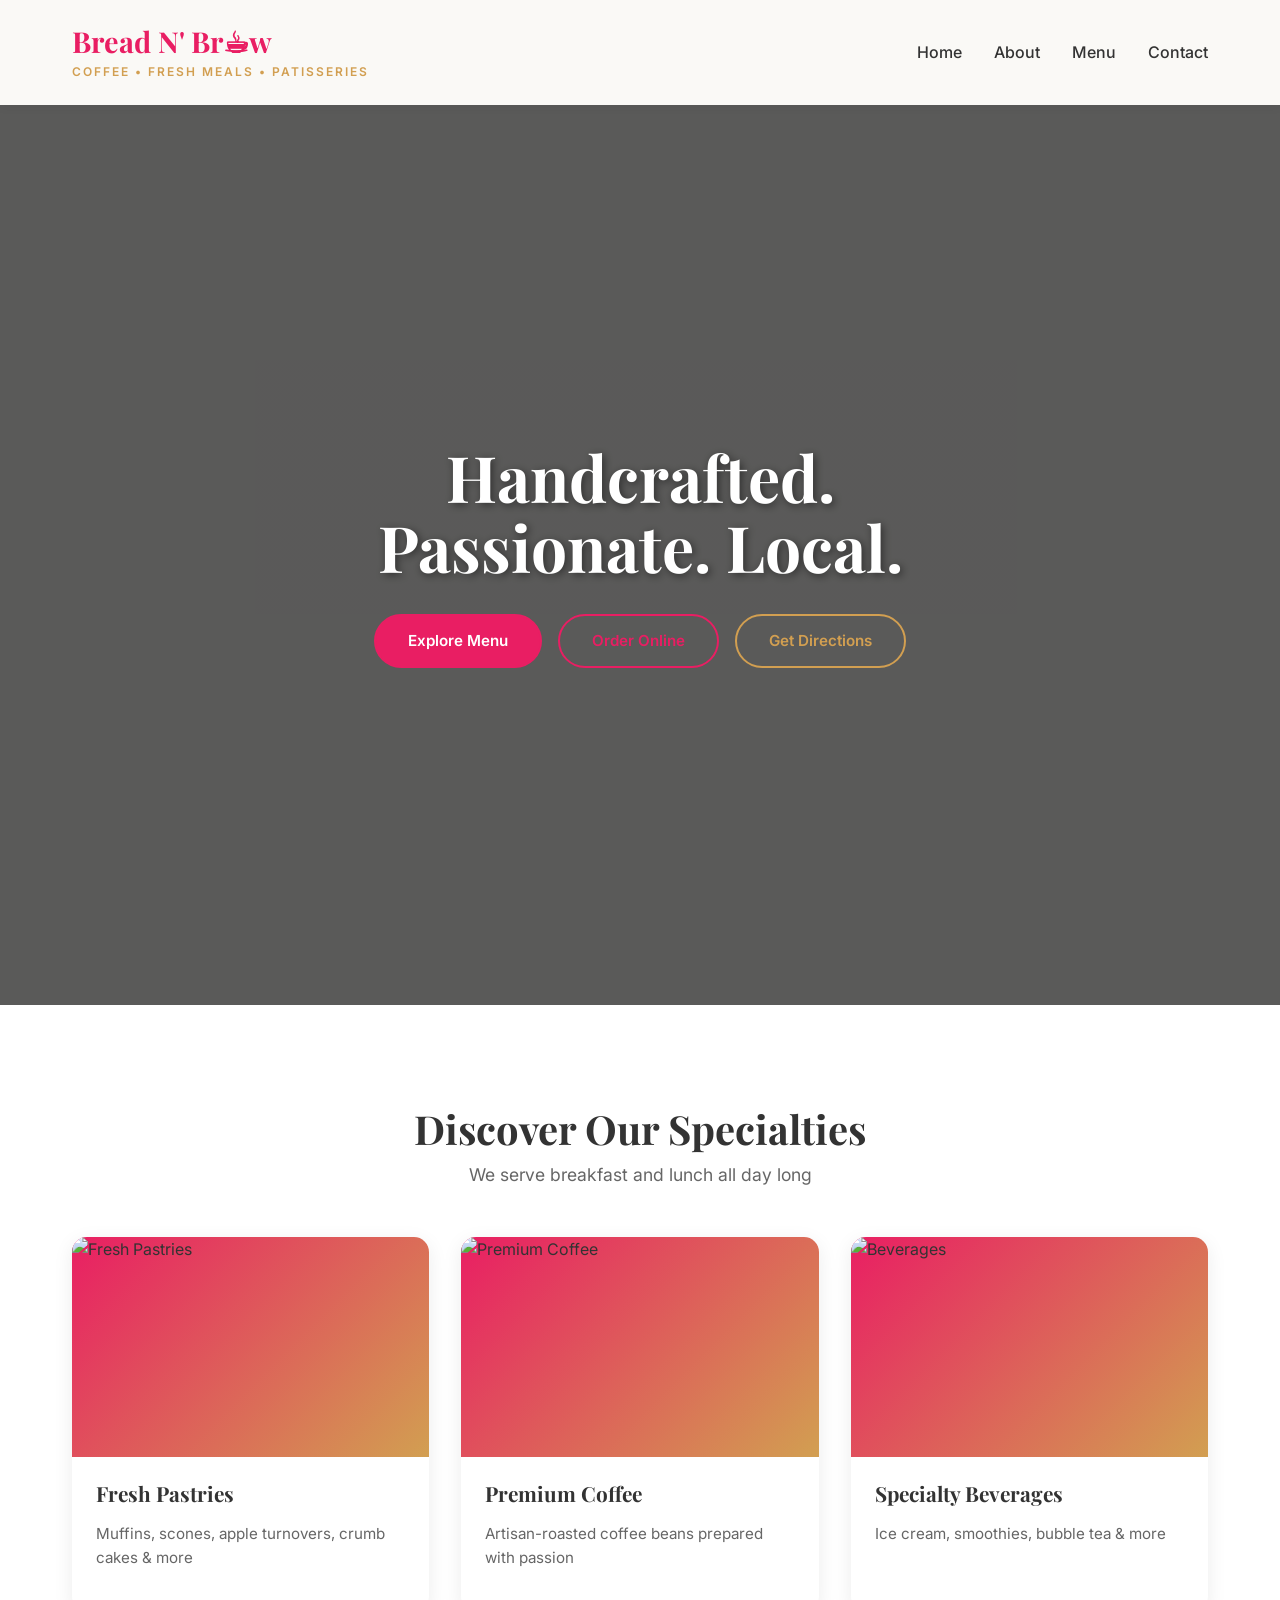
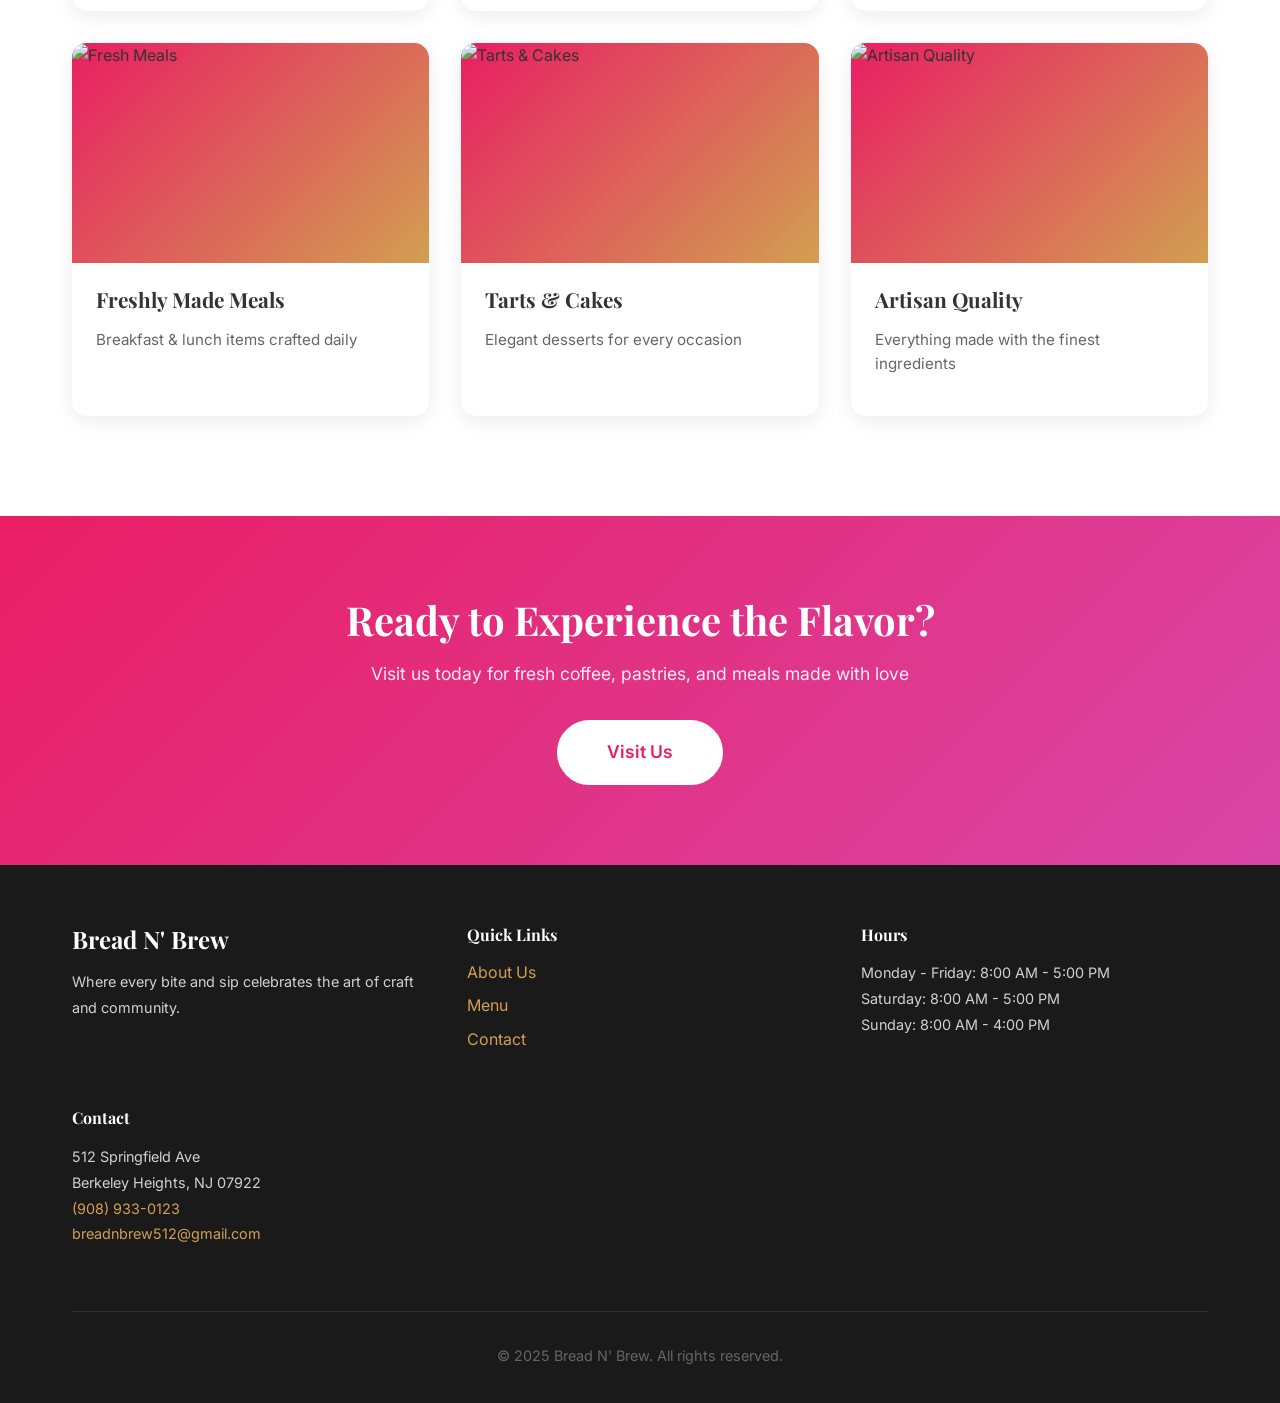
==== commit c916bf83: "Update hero section with full-width background image and overlay" ====
--- a/index.html
+++ b/index.html
@@ -32,17 +32,14 @@
     </nav>
 
     <!-- Hero Section -->
-    <section class="hero">
-        <div class="hero-content">
+    <section class="hero" style="background: linear-gradient(rgba(0, 0, 0, 0.4), rgba(0, 0, 0, 0.4)), url('https://images.pexels.com/photos/13914952/pexels-photo-13914952.jpeg') center/cover no-repeat; min-height: 100vh; display: flex; align-items: center; justify-content: center;">
+        <div class="hero-overlay-content">
             <h2 class="hero-title">Handcrafted. Passionate. Local.</h2>
             <div class="hero-buttons">
                 <a href="menu.html" class="btn btn-primary">Explore Menu</a>
                 <a href="https://online.skytab.com/s/breadnbrew" target="_blank" class="btn btn-secondary">Order Online</a>
                 <a href="https://maps.google.com/?q=512+Springfield+Ave,+Berkeley+Heights,+NJ+07922" target="_blank" class="btn btn-tertiary">Get Directions</a>
             </div>
-        </div>
-        <div class="hero-image">
-            <img src="https://images.pexels.com/photos/36475846/pexels-photo-36475846.jpeg" alt="Bread N' Brew Cafe Interior" class="hero-img">
         </div>
     </section>
 
--- a/styles.css
+++ b/styles.css
@@ -217,50 +217,52 @@
 
 /* ==================== HERO SECTION ==================== */
 .hero {
-    display: grid;
-    grid-template-columns: 1fr 1fr;
+    position: relative;
+    min-height: 100vh;
+    display: flex;
     align-items: center;
-    gap: 4rem;
-    padding: 80px 0;
+    justify-content: center;
     overflow: hidden;
-}
-
-.hero-content {
-    animation: slideInLeft 0.8s ease-out;
+    background-size: cover;
+    background-position: center;
+    background-attachment: fixed;
+}
+
+.hero::before {
+    content: '';
+    position: absolute;
+    top: 0;
+    left: 0;
+    right: 0;
+    bottom: 0;
+    background: rgba(0, 0, 0, 0.4);
+    z-index: 1;
+}
+
+.hero-overlay-content {
+    position: relative;
+    z-index: 2;
+    text-align: center;
+    animation: fadeInUp 0.8s ease-out;
+    max-width: 800px;
+    padding: 0 2rem;
 }
 
 .hero-title {
-    font-size: 3.5rem;
-    color: var(--text-color);
+    font-size: 4rem;
+    color: white;
     margin-bottom: 2rem;
     line-height: 1.1;
+    text-shadow: 2px 2px 8px rgba(0, 0, 0, 0.5);
+    animation: slideInDown 0.8s ease-out;
 }
 
 .hero-buttons {
     display: flex;
     gap: 1rem;
     flex-wrap: wrap;
+    justify-content: center;
     animation: fadeInUp 0.8s ease-out 0.3s both;
-}
-
-.hero-image {
-    position: relative;
-    overflow: hidden;
-    border-radius: 20px;
-    box-shadow: 0 20px 60px rgba(0, 0, 0, 0.15);
-    animation: slideInRight 0.8s ease-out;
-    height: 500px;
-}
-
-.hero-img {
-    width: 100%;
-    height: 100%;
-    object-fit: cover;
-    transition: var(--transition);
-}
-
-.hero-image:hover .hero-img {
-    transform: scale(1.05);
 }
 
 /* ==================== SECTION STYLES ==================== */
@@ -867,6 +869,17 @@
     }
 }
 
+@keyframes slideInDown {
+    from {
+        opacity: 0;
+        transform: translateY(-30px);
+    }
+    to {
+        opacity: 1;
+        transform: translateY(0);
+    }
+}
+
 @keyframes slideUp {
     from {
         opacity: 0;
@@ -901,17 +914,16 @@
 /* ==================== RESPONSIVE DESIGN ==================== */
 @media (max-width: 1024px) {
     .hero {
-        grid-template-columns: 1fr;
-        gap: 2rem;
-        padding: 60px 0;
+        min-height: 80vh;
     }
 
     .hero-title {
-        font-size: 2.5rem;
-    }
-
-    .hero-image {
-        height: 400px;
+        font-size: 2.8rem;
+    }
+
+    .hero-buttons {
+        flex-direction: column;
+        align-items: center;
     }
 
     .about-grid,
@@ -980,7 +992,8 @@
     }
 
     .hero {
-        padding: 40px 0;
+        min-height: 70vh;
+        background-attachment: scroll;
     }
 
     .hero-title {
@@ -989,6 +1002,7 @@
 
     .hero-buttons {
         flex-direction: column;
+        width: 100%;
     }
 
     .hero-buttons .btn {
@@ -1056,15 +1070,24 @@
     }
 
     .hero {
-        padding: 30px 0;
+        min-height: 60vh;
+        background-attachment: scroll;
+    }
+
+    .hero-overlay-content {
+        padding: 0 1rem;
     }
 
     .hero-title {
-        font-size: 1.5rem;
-    }
-
-    .hero-image {
-        height: 300px;
+        font-size: 1.8rem;
+    }
+
+    .hero-buttons {
+        flex-direction: column;
+    }
+
+    .hero-buttons .btn {
+        width: 100%;
     }
 
     .offerings {
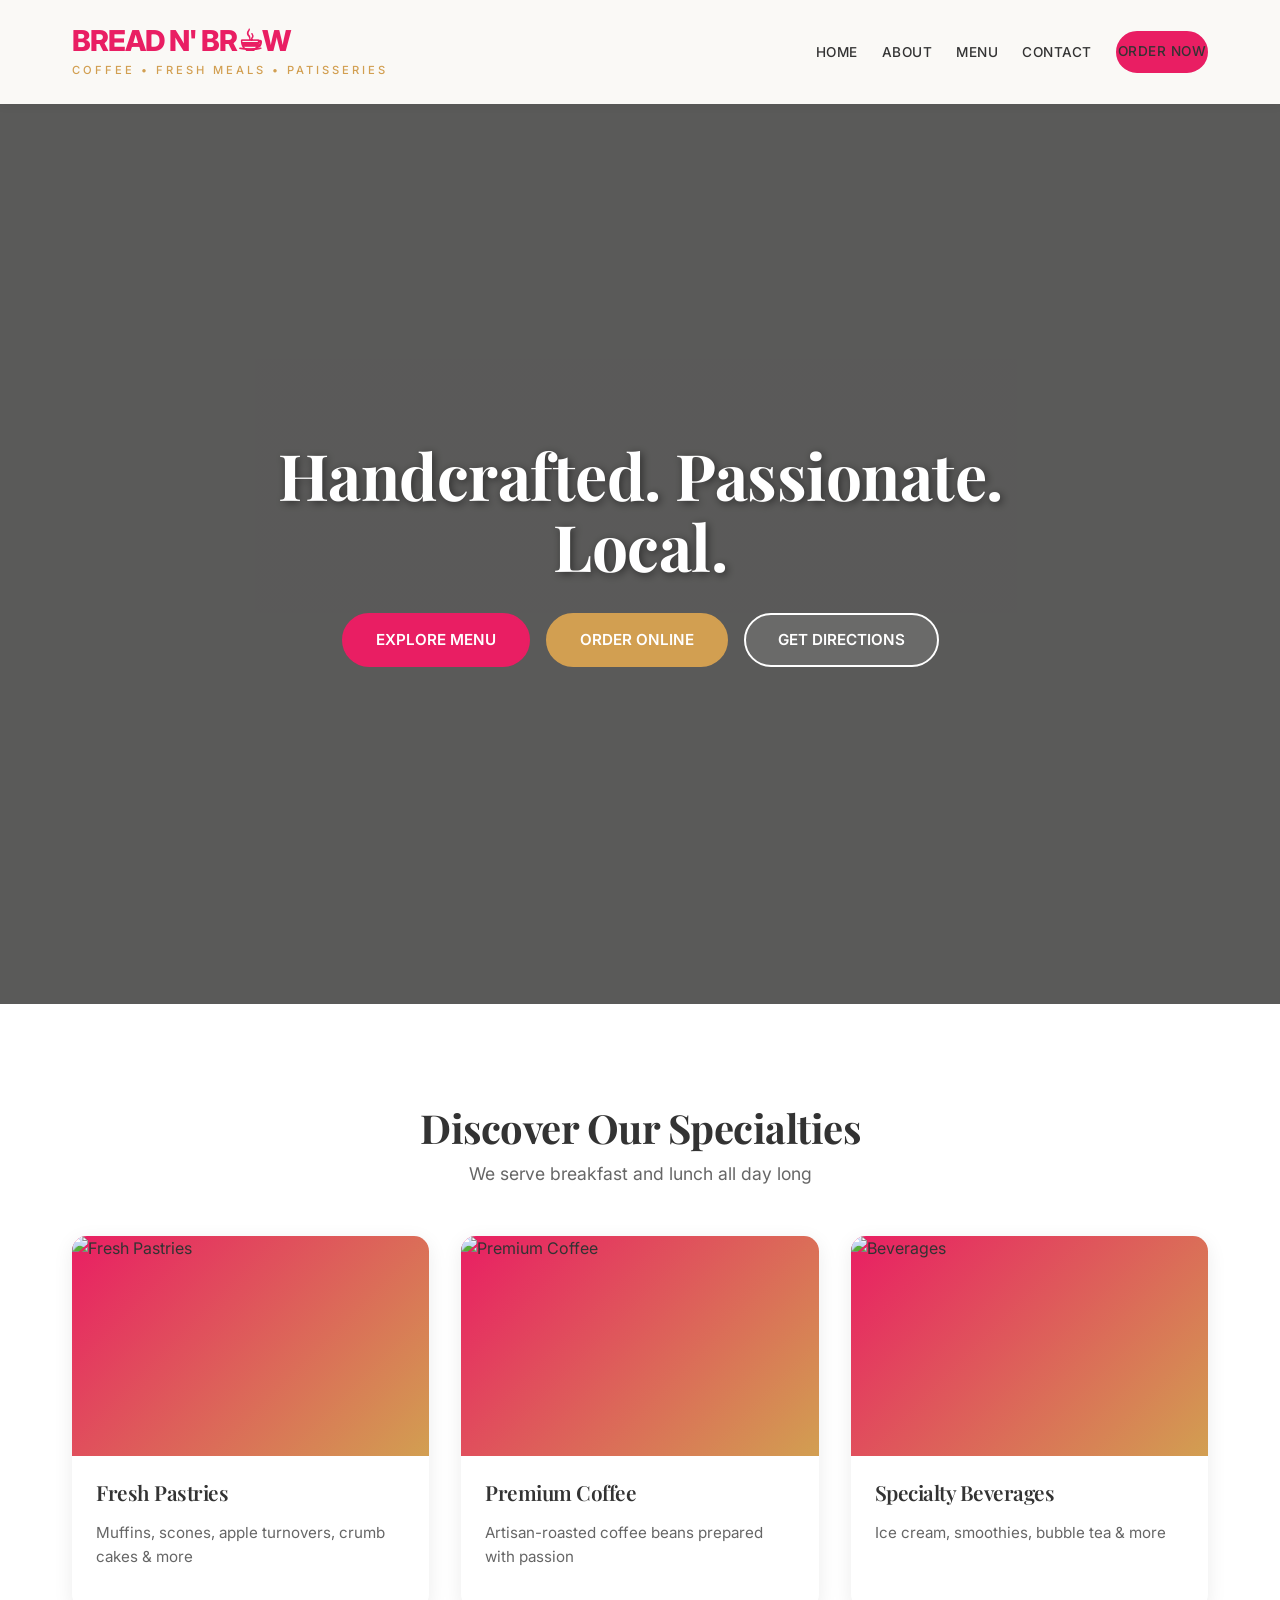
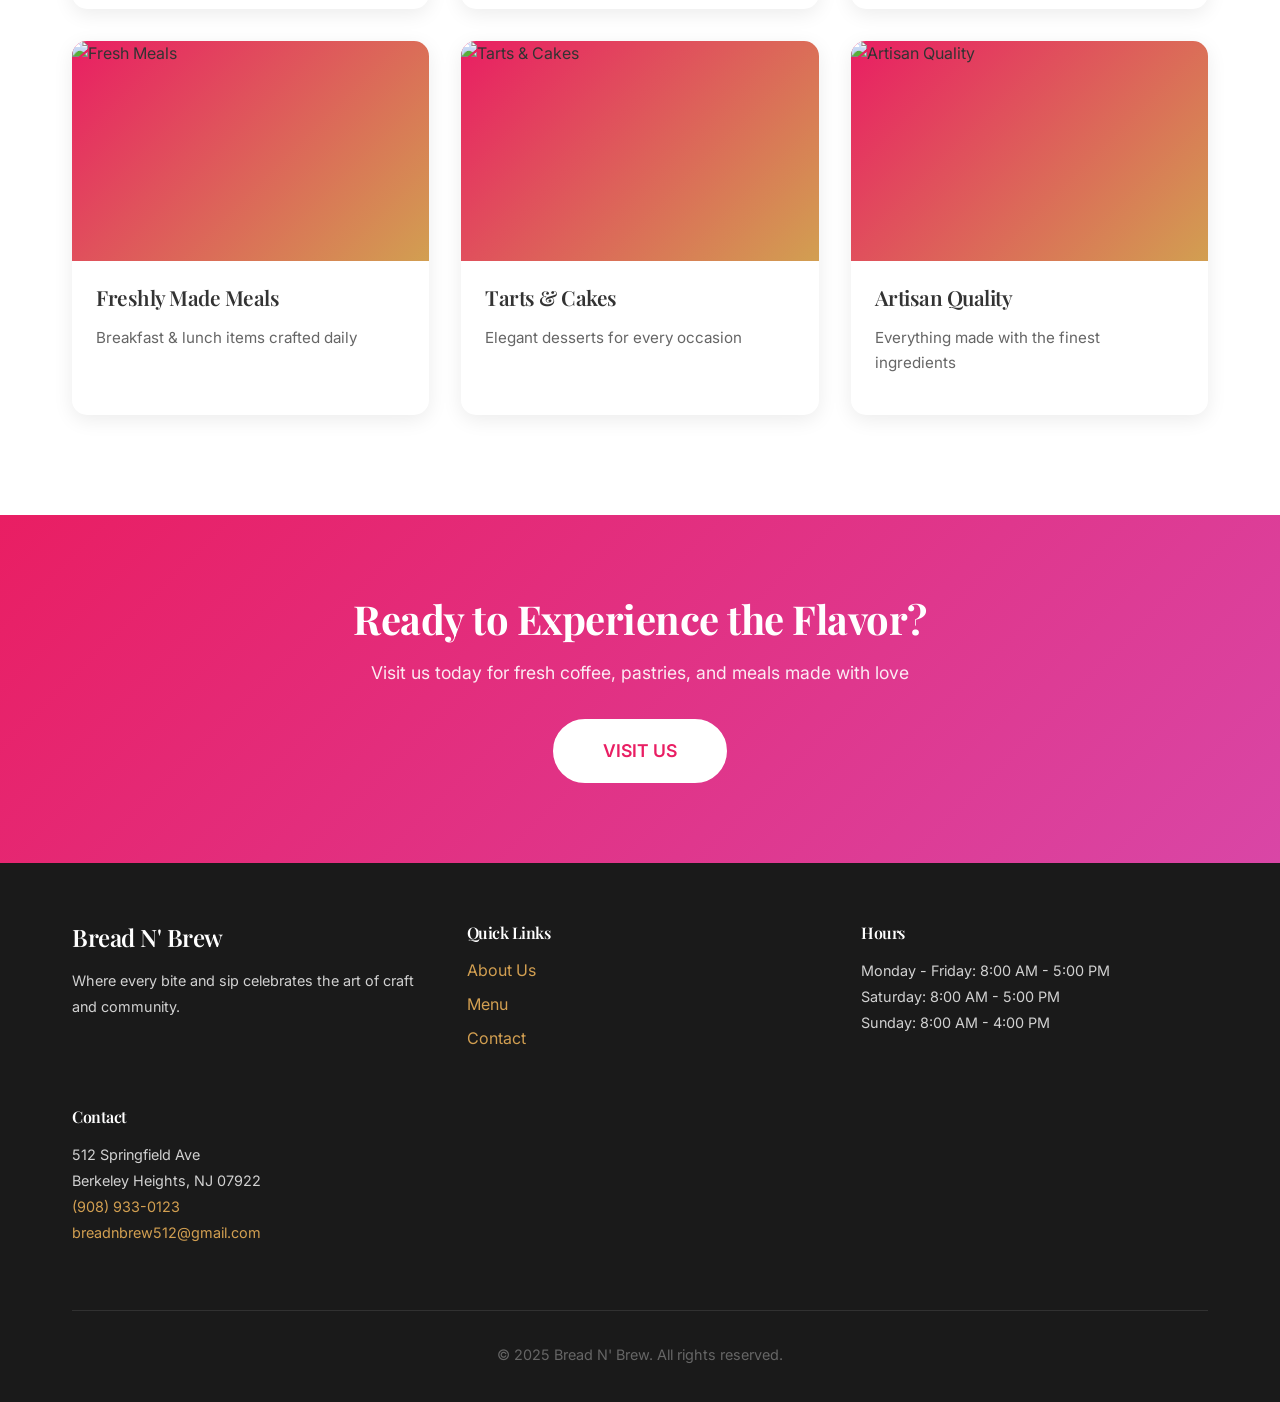
==== commit 71e684b7: "Add jump-to-top button, page hero images, and enhance button styling" ====
--- a/index.html
+++ b/index.html
@@ -22,6 +22,7 @@
                 <li><a href="about.html">About</a></li>
                 <li><a href="menu.html">Menu</a></li>
                 <li><a href="contact.html">Contact</a></li>
+                <li><a href="https://online.skytab.com/s/breadnbrew" target="_blank" class="btn btn-primary btn-small nav-order-btn">ORDER NOW</a></li>
             </ul>
             <div class="nav-toggle">
                 <span></span>
@@ -36,9 +37,9 @@
         <div class="hero-overlay-content">
             <h2 class="hero-title">Handcrafted. Passionate. Local.</h2>
             <div class="hero-buttons">
-                <a href="menu.html" class="btn btn-primary">Explore Menu</a>
-                <a href="https://online.skytab.com/s/breadnbrew" target="_blank" class="btn btn-secondary">Order Online</a>
-                <a href="https://maps.google.com/?q=512+Springfield+Ave,+Berkeley+Heights,+NJ+07922" target="_blank" class="btn btn-tertiary">Get Directions</a>
+                <a href="menu.html" class="btn btn-primary">EXPLORE MENU</a>
+                <a href="https://online.skytab.com/s/breadnbrew" target="_blank" class="btn btn-secondary">ORDER ONLINE</a>
+                <a href="https://maps.google.com/?q=512+Springfield+Ave,+Berkeley+Heights,+NJ+07922" target="_blank" class="btn btn-tertiary">GET DIRECTIONS</a>
             </div>
         </div>
     </section>
@@ -148,6 +149,11 @@
         </div>
     </footer>
 
+    <!-- Jump to Top Button -->
+    <button id="jump-to-top" class="jump-to-top" aria-label="Jump to top">
+        <span>↑</span>
+    </button>
+
     <script src="script.js"></script>
 </body>
 </html>
--- a/styles.css
+++ b/styles.css
@@ -29,22 +29,26 @@
 
 /* ==================== TYPOGRAPHY ==================== */
 h1, h2, h3, h4, h5, h6 {
-    font-family: 'Playfair Display', serif;
-    font-weight: 700;
+    font-family: 'Playfair Display', 'Georgia', serif;
+    font-weight: 600;
     line-height: 1.2;
     color: var(--text-color);
+    letter-spacing: -0.5px;
 }
 
 h1 {
     font-size: 3.5rem;
+    font-weight: 700;
 }
 
 h2 {
     font-size: 2.5rem;
+    font-weight: 700;
 }
 
 h3 {
     font-size: 1.5rem;
+    font-weight: 600;
 }
 
 p {
@@ -82,6 +86,7 @@
     text-decoration: none;
     font-size: 0.95rem;
     font-family: 'Inter', sans-serif;
+    text-transform: uppercase;
 }
 
 .btn-primary {
@@ -98,27 +103,30 @@
 }
 
 .btn-secondary {
-    background-color: transparent;
-    color: var(--primary-color);
-    border-color: var(--primary-color);
+    background-color: var(--secondary-color);
+    color: white;
+    border-color: var(--secondary-color);
 }
 
 .btn-secondary:hover {
-    background-color: var(--primary-color);
-    color: white;
+    background-color: #c29141;
+    border-color: #c29141;
     transform: translateY(-3px);
+    box-shadow: 0 10px 25px rgba(210, 159, 81, 0.3);
 }
 
 .btn-tertiary {
-    background-color: transparent;
-    color: var(--secondary-color);
-    border-color: var(--secondary-color);
+    background-color: rgba(255, 255, 255, 0.1);
+    backdrop-filter: blur(10px);
+    -webkit-backdrop-filter: blur(10px);
+    color: white;
+    border-color: white;
 }
 
 .btn-tertiary:hover {
-    background-color: var(--secondary-color);
-    color: white;
+    background-color: rgba(255, 255, 255, 0.2);
     transform: translateY(-3px);
+    box-shadow: 0 10px 25px rgba(255, 255, 255, 0.1);
 }
 
 .btn-large {
@@ -154,22 +162,28 @@
 
 .nav-logo h1 {
     color: var(--primary-color);
+    font-family: 'Inter', sans-serif;
+    font-weight: 800;
     font-size: 1.8rem;
     margin-bottom: 0.2rem;
+    text-transform: uppercase;
+    letter-spacing: -1px;
 }
 
 .nav-tagline {
     color: var(--secondary-color);
-    font-size: 0.75rem;
-    font-weight: 600;
-    letter-spacing: 2px;
+    font-family: 'Inter', sans-serif;
+    font-size: 0.7rem;
+    font-weight: 500;
+    letter-spacing: 3px;
     display: block;
+    text-transform: uppercase;
 }
 
 .nav-menu {
     display: flex;
     list-style: none;
-    gap: 2rem;
+    gap: 1.5rem;
     align-items: center;
 }
 
@@ -178,6 +192,9 @@
     font-weight: 500;
     position: relative;
     padding: 0.5rem 0;
+    text-transform: uppercase;
+    font-size: 0.85rem;
+    letter-spacing: 0.5px;
 }
 
 .nav-menu a::after {
@@ -376,21 +393,48 @@
 
 /* ==================== PAGE HERO ==================== */
 .page-hero {
-    background: linear-gradient(135deg, var(--primary-color) 0%, #d946a6 100%);
+    position: relative;
     color: white;
     padding: 120px 0;
     text-align: center;
+    background-size: cover;
+    background-position: center;
+    background-attachment: fixed;
+    min-height: 40vh;
+    display: flex;
+    align-items: center;
+    justify-content: center;
+}
+
+.page-hero::before {
+    content: '';
+    position: absolute;
+    top: 0;
+    left: 0;
+    right: 0;
+    bottom: 0;
+    background: rgba(0, 0, 0, 0.4);
+    z-index: 1;
+}
+
+.page-hero-content {
+    position: relative;
+    z-index: 2;
 }
 
 .page-hero-content h1 {
     color: white;
-    font-size: 3rem;
+    font-size: 3.5rem;
     margin-bottom: 1rem;
+    text-shadow: 2px 2px 8px rgba(0, 0, 0, 0.5);
+    text-transform: uppercase;
 }
 
 .page-hero-content p {
     color: rgba(255, 255, 255, 0.9);
     font-size: 1.2rem;
+    text-transform: uppercase;
+    letter-spacing: 2px;
 }
 
 /* ==================== ABOUT SECTION ==================== */
@@ -439,41 +483,38 @@
 
 .commitment-grid {
     display: grid;
-    grid-template-columns: repeat(auto-fit, minmax(250px, 1fr));
-    gap: 2rem;
+    grid-template-columns: repeat(2, 1fr);
+    gap: 3rem;
     margin-top: 3rem;
+    max-width: 600px;
+    margin-left: auto;
+    margin-right: auto;
 }
 
 .commitment-card {
     background: white;
-    padding: 2rem;
+    padding: 2.5rem;
     border-radius: 15px;
-    border-left: 4px solid var(--primary-color);
+    border-top: 3px solid var(--primary-color);
     box-shadow: 0 5px 20px rgba(0, 0, 0, 0.08);
     transition: var(--transition);
     animation: slideUp 0.6s ease-out both;
+    text-align: center;
 }
 
 .commitment-card:nth-child(1) { animation-delay: 0.1s; }
 .commitment-card:nth-child(2) { animation-delay: 0.2s; }
-.commitment-card:nth-child(3) { animation-delay: 0.3s; }
-.commitment-card:nth-child(4) { animation-delay: 0.4s; }
 
 .commitment-card:hover {
     transform: translateY(-10px);
     box-shadow: 0 15px 40px rgba(0, 0, 0, 0.15);
-    border-left-color: var(--secondary-color);
+    border-top-color: var(--secondary-color);
 }
 
 .commitment-card h3 {
     color: var(--text-color);
-    margin-bottom: 1rem;
-    font-size: 1.2rem;
-}
-
-.commitment-card p {
-    color: var(--text-light);
-    font-size: 0.95rem;
+    margin-bottom: 0;
+    font-size: 1.4rem;
 }
 
 /* ==================== HOURS SECTION ==================== */
@@ -526,127 +567,348 @@
     background: linear-gradient(135deg, var(--primary-color) 0%, #d946a6 100%);
 }
 
+/* Desktop/Mobile specific utilities */
+.mobile-only {
+    display: none;
+}
+
+@media (max-width: 768px) {
+    .desktop-only {
+        display: none;
+    }
+    .mobile-only {
+        display: block;
+    }
+}
+
+.menu-desktop-nav {
+    display: flex;
+    justify-content: center;
+    gap: 2rem;
+    flex-wrap: wrap;
+    padding: 0.5rem 0;
+}
+
+.menu-desktop-link {
+    color: var(--text-color);
+    font-weight: 700;
+    font-size: 0.85rem;
+    text-transform: uppercase;
+    transition: var(--transition);
+    padding: 0.5rem 0;
+    position: relative;
+    letter-spacing: 1px;
+}
+
+.menu-desktop-link::after {
+    content: '';
+    position: absolute;
+    bottom: 0;
+    left: 0;
+    width: 0;
+    height: 2px;
+    background-color: var(--primary-color);
+    transition: var(--transition);
+}
+
+.menu-desktop-link:hover {
+    color: var(--primary-color);
+}
+
+.menu-desktop-link:hover::after {
+    width: 100%;
+}
+
 .menu-nav-sticky {
     background: white;
     box-shadow: 0 2px 10px rgba(0, 0, 0, 0.05);
     position: sticky;
     top: 80px;
     z-index: 500;
-    padding: 1rem 0;
-}
-
-.menu-nav-scroll {
+    padding: 1.5rem 0;
+}
+
+.menu-dropdown-wrapper {
+    position: relative;
+    display: inline-block;
+}
+
+.menu-dropdown-btn {
+    background-color: var(--primary-color);
+    color: white;
+    padding: 0.8rem 1.5rem;
+    font-size: 0.95rem;
+    font-weight: 600;
+    border: none;
+    border-radius: 8px;
+    cursor: pointer;
+    transition: var(--transition);
     display: flex;
-    gap: 2rem;
-    overflow-x: auto;
-    padding: 0 2rem;
-    scroll-behavior: smooth;
-}
-
-.menu-nav-link {
-    color: var(--text-color);
-    font-weight: 600;
-    white-space: nowrap;
-    padding: 0.5rem 0;
-    border-bottom: 2px solid transparent;
-    transition: var(--transition);
-}
-
-.menu-nav-link:hover {
+    align-items: center;
+    gap: 0.5rem;
+}
+
+.menu-dropdown-btn:hover {
+    background-color: #c2185b;
+    transform: translateY(-2px);
+}
+
+.dropdown-arrow {
+    font-size: 0.8rem;
+    transition: var(--transition);
+}
+
+.menu-dropdown-btn.active .dropdown-arrow {
+    transform: rotate(180deg);
+}
+
+.menu-dropdown-content {
+    display: none;
+    position: absolute;
+    background-color: white;
+    min-width: 250px;
+    box-shadow: 0 8px 20px rgba(0, 0, 0, 0.15);
+    z-index: 1000;
+    border-radius: 8px;
+    overflow: hidden;
+    top: 100%;
+    left: 0;
+    margin-top: 0.5rem;
+}
+
+.menu-dropdown-content.active {
+    display: block;
+    animation: slideDown 0.3s ease-out;
+}
+
+.menu-dropdown-link {
+    color: var(--text-color);
+    padding: 0.8rem 1.5rem;
+    text-decoration: none;
+    display: block;
+    transition: var(--transition);
+    font-weight: 500;
+    border-left: 3px solid transparent;
+}
+
+.menu-dropdown-link:hover {
+    background-color: var(--light-color);
     color: var(--primary-color);
-    border-bottom-color: var(--primary-color);
+    border-left-color: var(--primary-color);
 }
 
 .menu-content {
     padding: 80px 0;
+    background: white;
 }
 
 .menu-category {
-    margin-bottom: 80px;
+    margin-bottom: 100px;
     animation: fadeIn 0.6s ease-out;
 }
 
-.menu-category h2 {
-    color: var(--text-color);
-    margin-bottom: 1rem;
-    font-size: 2.2rem;
-}
-
-.menu-category > p {
+.category-header {
+    text-align: center;
+    margin-bottom: 4rem;
+}
+
+.category-header h2 {
+    color: var(--text-color);
+    margin-bottom: 0.5rem;
+    font-size: 2.5rem;
+}
+
+.category-header p {
     color: var(--text-light);
-    font-size: 1rem;
-    margin-bottom: 3rem;
+    font-size: 1.05rem;
+    margin: 0;
 }
 
 .menu-grid {
     display: grid;
-    grid-template-columns: repeat(auto-fit, minmax(280px, 1fr));
-    gap: 2.5rem;
-}
-
-.menu-item {
+    grid-template-columns: repeat(auto-fill, minmax(320px, 1fr));
+    gap: 3rem;
+}
+
+/* Paris Baguette Style Menu Cards */
+.menu-item-card {
     background: white;
-    border-radius: 15px;
+    border-radius: 12px;
     overflow: hidden;
-    box-shadow: 0 5px 20px rgba(0, 0, 0, 0.08);
+    box-shadow: 0 4px 15px rgba(0, 0, 0, 0.1);
     transition: var(--transition);
     animation: slideUp 0.6s ease-out both;
-}
-
-.menu-item:nth-child(1) { animation-delay: 0.1s; }
-.menu-item:nth-child(2) { animation-delay: 0.15s; }
-.menu-item:nth-child(3) { animation-delay: 0.2s; }
-.menu-item:nth-child(4) { animation-delay: 0.25s; }
-.menu-item:nth-child(5) { animation-delay: 0.3s; }
-.menu-item:nth-child(6) { animation-delay: 0.35s; }
-
-.menu-item:hover {
-    transform: translateY(-10px);
-    box-shadow: 0 15px 40px rgba(0, 0, 0, 0.15);
-}
-
-.menu-item-image {
+    display: flex;
+    flex-direction: column;
+    height: 100%;
+}
+
+.menu-item-card:nth-child(1) { animation-delay: 0.05s; }
+.menu-item-card:nth-child(2) { animation-delay: 0.1s; }
+.menu-item-card:nth-child(3) { animation-delay: 0.15s; }
+.menu-item-card:nth-child(4) { animation-delay: 0.2s; }
+.menu-item-card:nth-child(5) { animation-delay: 0.25s; }
+.menu-item-card:nth-child(6) { animation-delay: 0.3s; }
+.menu-item-card:nth-child(n+7) { animation-delay: 0.35s; }
+
+.menu-item-card:hover {
+    transform: translateY(-8px);
+    box-shadow: 0 12px 35px rgba(0, 0, 0, 0.15);
+}
+
+.menu-item-img {
     width: 100%;
-    height: 220px;
+    height: 240px;
     overflow: hidden;
-    background: linear-gradient(135deg, var(--primary-color) 0%, var(--secondary-color) 100%);
-}
-
-.menu-item-image img {
+    background: linear-gradient(135deg, #f0f0f0 0%, #e8e8e8 100%);
+}
+
+.menu-item-img img {
     width: 100%;
     height: 100%;
     object-fit: cover;
     transition: var(--transition);
 }
 
-.menu-item:hover .menu-item-image img {
-    transform: scale(1.1);
-}
-
-.menu-item-details {
-    padding: 1.5rem;
-}
-
-.menu-item-details h3 {
+.menu-item-card:hover .menu-item-img img {
+    transform: scale(1.08);
+}
+
+.menu-item-content {
+    padding: 1.8rem;
+    flex-grow: 1;
+    display: flex;
+    flex-direction: column;
+}
+
+.menu-item-content h3 {
+    color: var(--text-color);
+    margin-bottom: 0.8rem;
+    font-size: 1.3rem;
+    line-height: 1.3;
+}
+
+.menu-item-content p {
+    color: var(--text-light);
+    font-size: 0.95rem;
+    margin-bottom: 1.5rem;
+    flex-grow: 1;
+    line-height: 1.6;
+}
+
+.menu-item-actions {
+    display: flex;
+    gap: 0.8rem;
+    margin-top: auto;
+}
+
+.btn-menu-primary,
+.btn-menu-secondary {
+    flex: 1;
+    padding: 0.7rem 1rem;
+    border-radius: 8px;
+    font-size: 0.85rem;
+    font-weight: 600;
+    text-align: center;
+    transition: var(--transition);
+    border: 2px solid transparent;
+    cursor: pointer;
+    text-decoration: none;
+    display: inline-block;
+    font-family: 'Inter', sans-serif;
+}
+
+.btn-menu-primary {
+    background-color: var(--primary-color);
+    color: white;
+    border-color: var(--primary-color);
+}
+
+.btn-menu-primary:hover {
+    background-color: #c2185b;
+    border-color: #c2185b;
+    transform: translateY(-2px);
+}
+
+.btn-menu-secondary {
+    background-color: transparent;
+    color: var(--primary-color);
+    border-color: var(--primary-color);
+}
+
+.btn-menu-secondary:hover {
+    background-color: var(--primary-color);
+    color: white;
+    transform: translateY(-2px);
+}
+
+/* ==================== DETAILS MODAL ==================== */
+.modal {
+    display: none;
+    position: fixed;
+    z-index: 9999;
+    left: 0;
+    top: 0;
+    width: 100%;
+    height: 100%;
+    background-color: rgba(0, 0, 0, 0.6);
+    animation: fadeIn 0.3s ease-out;
+}
+
+.modal.active {
+    display: flex;
+    align-items: center;
+    justify-content: center;
+}
+
+.modal-content {
+    background-color: white;
+    padding: 2.5rem;
+    border-radius: 15px;
+    max-width: 500px;
+    width: 90%;
+    position: relative;
+    box-shadow: 0 20px 60px rgba(0, 0, 0, 0.3);
+    animation: slideUp 0.4s ease-out;
+}
+
+.modal-close {
+    position: absolute;
+    right: 1.5rem;
+    top: 1.5rem;
+    font-size: 2rem;
+    font-weight: bold;
+    color: #aaa;
+    cursor: pointer;
+    transition: var(--transition);
+}
+
+.modal-close:hover {
+    color: var(--primary-color);
+}
+
+.modal-content h2 {
+    color: var(--text-color);
+    margin-bottom: 1rem;
+    font-size: 1.8rem;
+}
+
+.modal-content p {
+    color: var(--text-light);
+    margin-bottom: 1rem;
+    line-height: 1.8;
+}
+
+.modal-content h4 {
     color: var(--text-color);
     margin-bottom: 0.5rem;
-    font-size: 1.1rem;
-}
-
-.menu-item-details p {
+    font-size: 1rem;
+}
+
+.modal-content #allergensList {
     color: var(--text-light);
-    font-size: 0.9rem;
-    margin-bottom: 1rem;
-}
-
-.menu-item-note {
-    display: inline-block;
-    background: var(--light-color);
-    color: var(--secondary-color);
-    padding: 0.3rem 0.8rem;
-    border-radius: 20px;
-    font-size: 0.8rem;
-    font-weight: 500;
+    white-space: pre-wrap;
+    font-size: 0.95rem;
 }
 
 /* ==================== ORDER CTA SECTION ==================== */
@@ -846,7 +1108,39 @@
     font-size: 0.9rem;
 }
 
-/* ==================== ANIMATIONS ==================== */
+/* Jump to Top Button */
+.jump-to-top {
+    position: fixed;
+    bottom: 30px;
+    right: 30px;
+    width: 50px;
+    height: 50px;
+    border-radius: 50%;
+    background-color: var(--primary-color);
+    color: white;
+    border: none;
+    cursor: pointer;
+    box-shadow: 0 5px 15px rgba(233, 30, 99, 0.3);
+    display: flex;
+    align-items: center;
+    justify-content: center;
+    font-size: 1.5rem;
+    z-index: 1000;
+    transition: var(--transition);
+    opacity: 0;
+    visibility: hidden;
+}
+
+.jump-to-top.show {
+    opacity: 1;
+    visibility: visible;
+}
+
+.jump-to-top:hover {
+    background-color: #c2185b;
+    transform: translateY(-5px);
+    box-shadow: 0 8px 20px rgba(233, 30, 99, 0.4);
+}
 @keyframes slideInLeft {
     from {
         opacity: 0;
@@ -873,6 +1167,17 @@
     from {
         opacity: 0;
         transform: translateY(-30px);
+    }
+    to {
+        opacity: 1;
+        transform: translateY(0);
+    }
+}
+
+@keyframes slideDown {
+    from {
+        opacity: 0;
+        transform: translateY(-10px);
     }
     to {
         opacity: 1;
@@ -1009,7 +1314,11 @@
         width: 100%;
     }
 
-    .commitment-grid,
+    .commitment-grid {
+        grid-template-columns: 1fr;
+        max-width: 100%;
+    }
+
     .hours-grid,
     .footer-grid {
         grid-template-columns: 1fr;
@@ -1035,9 +1344,25 @@
         gap: 1rem;
     }
 
-    .menu-item-note {
-        display: block;
-        margin-top: 0.5rem;
+    .menu-grid {
+        grid-template-columns: repeat(auto-fill, minmax(280px, 1fr));
+        gap: 2rem;
+    }
+
+    .menu-category {
+        margin-bottom: 60px;
+    }
+
+    .category-header h2 {
+        font-size: 2rem;
+    }
+
+    .menu-item-img {
+        height: 200px;
+    }
+
+    .menu-item-content {
+        padding: 1.5rem;
     }
 
     .contact-grid {
@@ -1136,6 +1461,31 @@
 
     .menu-grid {
         grid-template-columns: 1fr;
+        gap: 1.5rem;
+    }
+
+    .menu-category {
+        margin-bottom: 40px;
+    }
+
+    .category-header h2 {
+        font-size: 1.8rem;
+    }
+
+    .menu-item-img {
+        height: 180px;
+    }
+
+    .menu-item-content {
+        padding: 1.2rem;
+    }
+
+    .menu-item-content h3 {
+        font-size: 1.1rem;
+    }
+
+    .menu-item-content p {
+        font-size: 0.9rem;
     }
 
     .menu-category h2 {
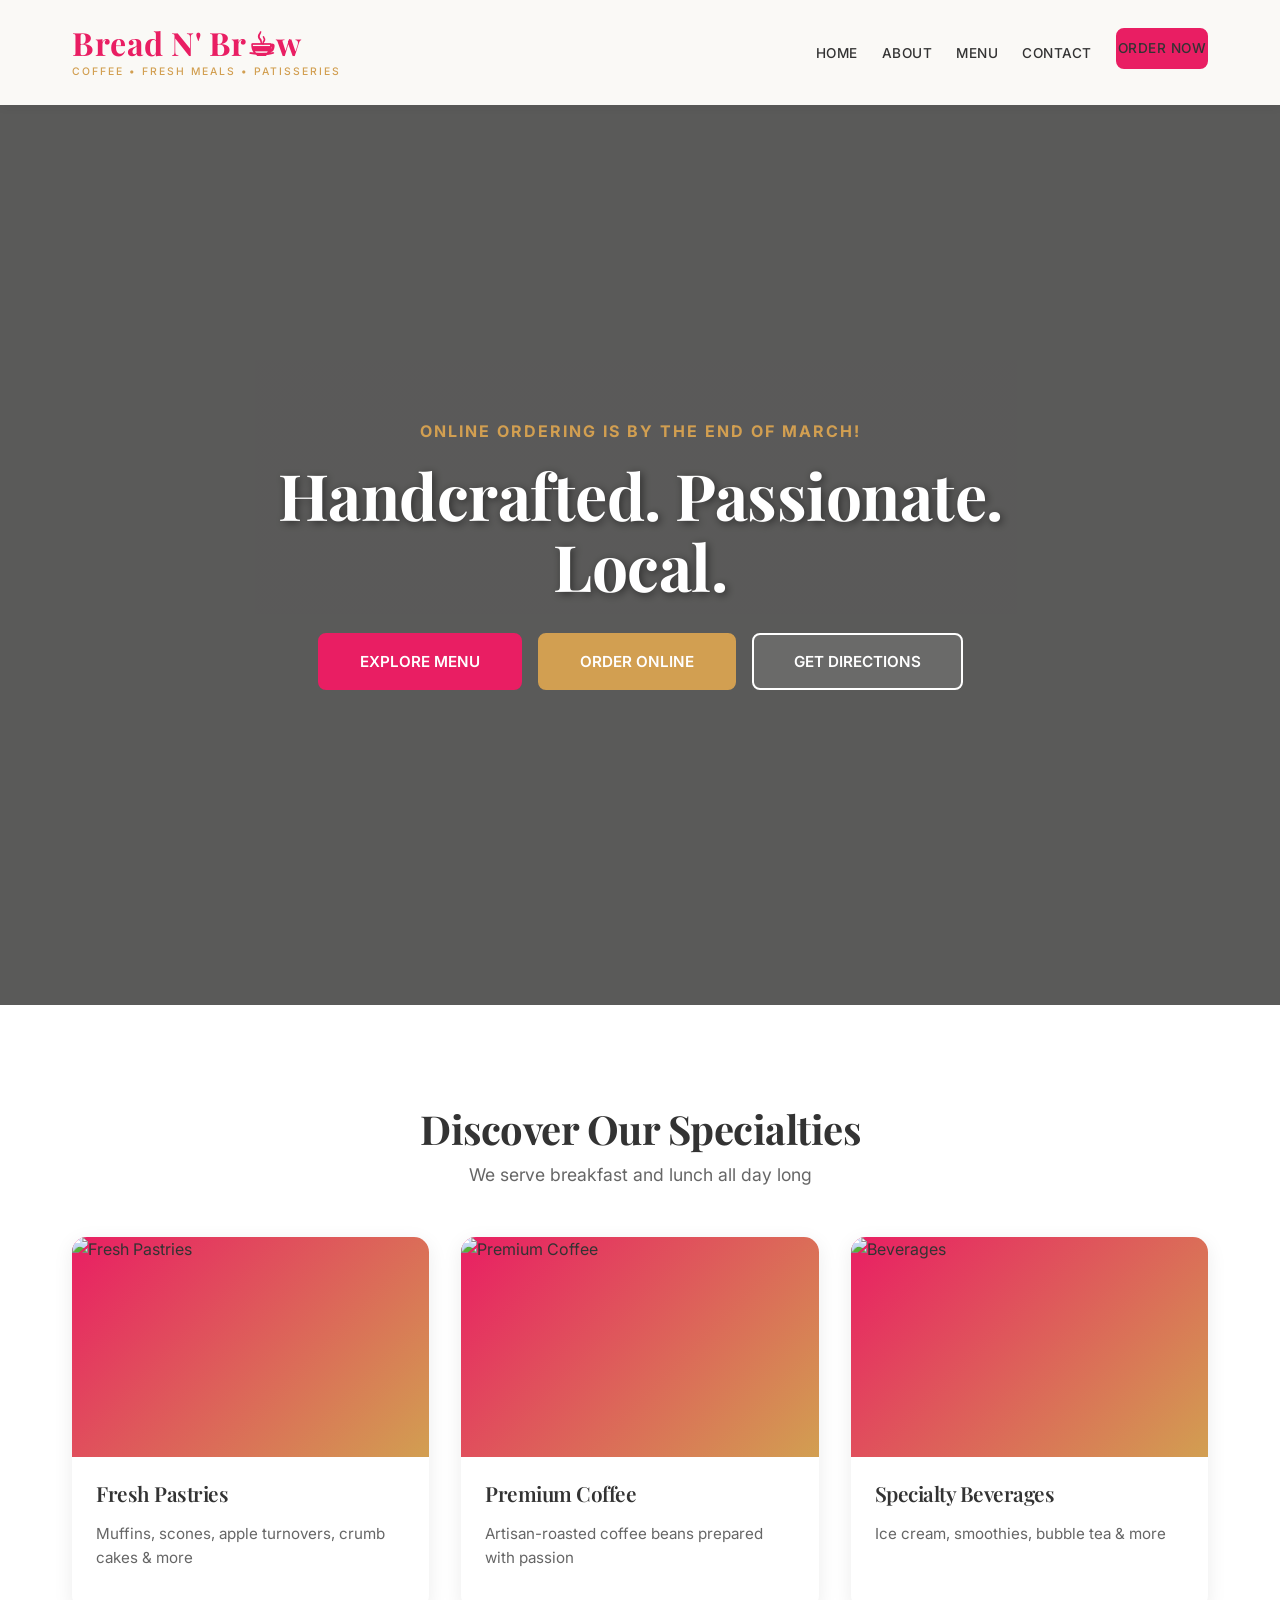
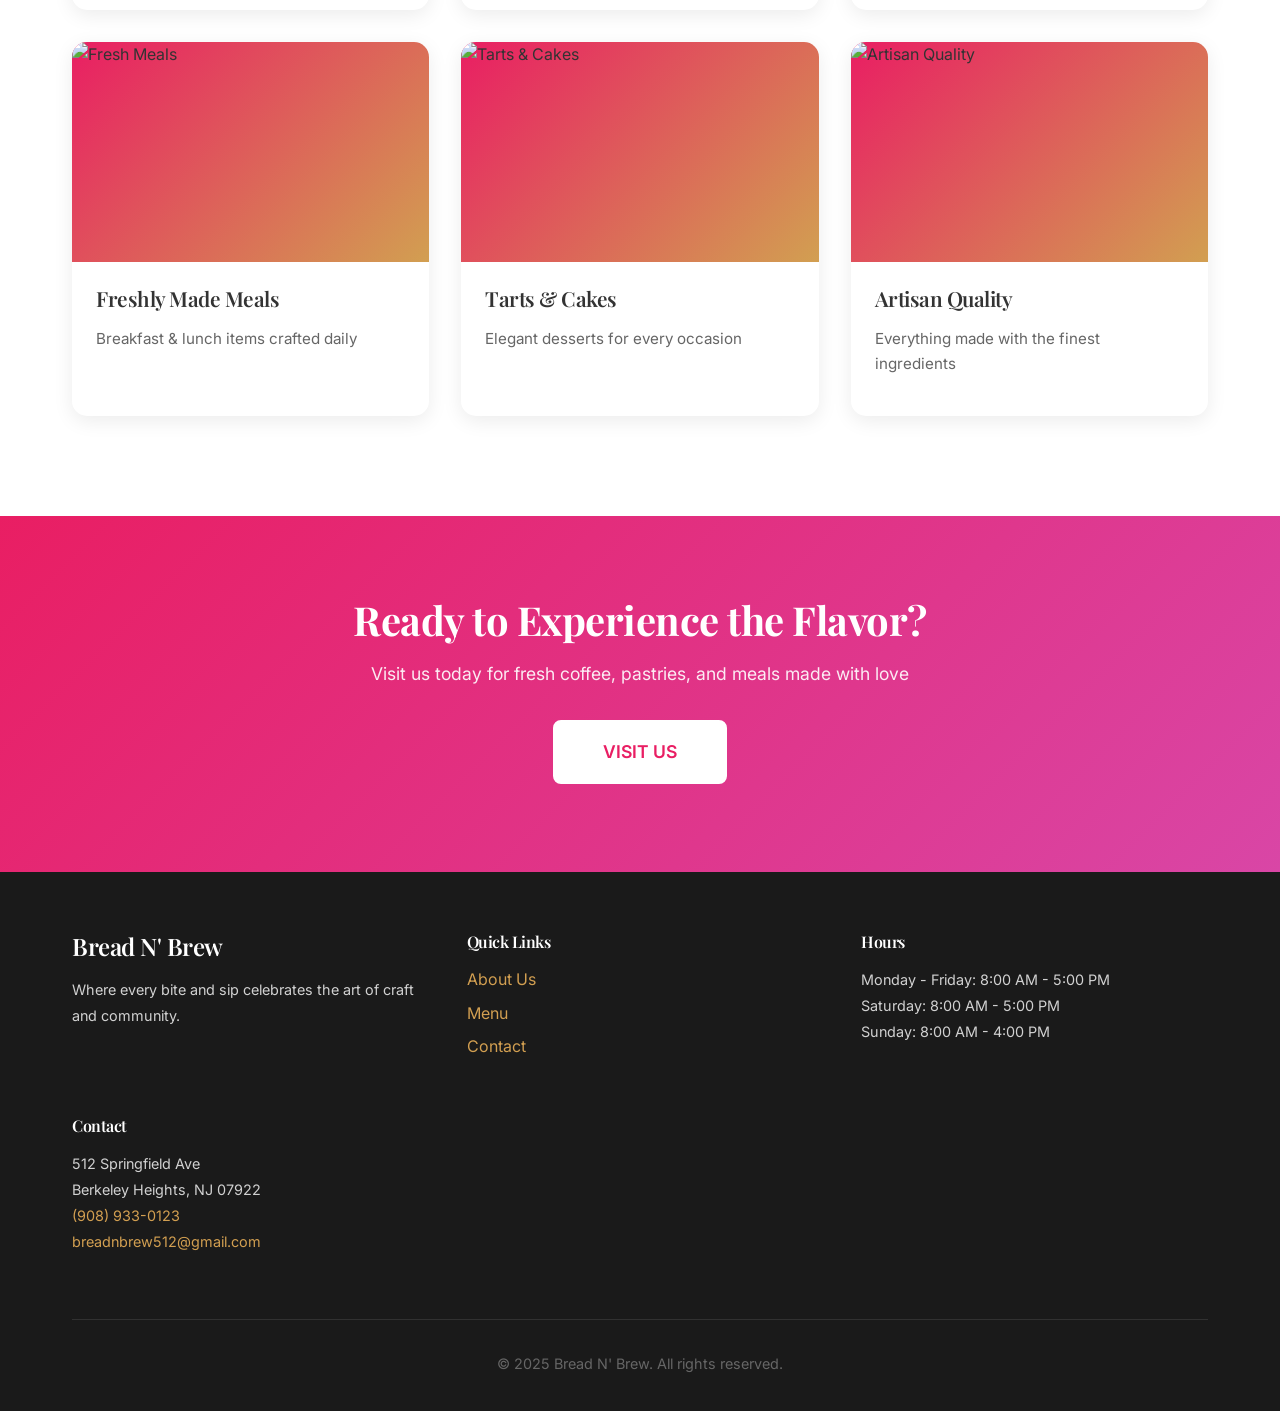
==== commit d7b99f8b: "Add sparkle effects, update hero announcements, and refine button styling" ====
--- a/index.html
+++ b/index.html
@@ -22,7 +22,7 @@
                 <li><a href="about.html">About</a></li>
                 <li><a href="menu.html">Menu</a></li>
                 <li><a href="contact.html">Contact</a></li>
-                <li><a href="https://online.skytab.com/s/breadnbrew" target="_blank" class="btn btn-primary btn-small nav-order-btn">ORDER NOW</a></li>
+                <li><a href="https://online.skytab.com/s/breadnbrew" target="_blank" class="btn btn-primary btn-small nav-order-btn btn-sparkle">ORDER NOW</a></li>
             </ul>
             <div class="nav-toggle">
                 <span></span>
@@ -35,10 +35,11 @@
     <!-- Hero Section -->
     <section class="hero" style="background: linear-gradient(rgba(0, 0, 0, 0.4), rgba(0, 0, 0, 0.4)), url('https://images.pexels.com/photos/13914952/pexels-photo-13914952.jpeg') center/cover no-repeat; min-height: 100vh; display: flex; align-items: center; justify-content: center;">
         <div class="hero-overlay-content">
+            <p class="hero-announcement" style="color: var(--secondary-color); font-weight: 700; margin-bottom: 1rem; text-transform: uppercase; letter-spacing: 2px;">Online Ordering is by the end of March!</p>
             <h2 class="hero-title">Handcrafted. Passionate. Local.</h2>
             <div class="hero-buttons">
-                <a href="menu.html" class="btn btn-primary">EXPLORE MENU</a>
-                <a href="https://online.skytab.com/s/breadnbrew" target="_blank" class="btn btn-secondary">ORDER ONLINE</a>
+                <a href="menu.html" class="btn btn-primary btn-sparkle">EXPLORE MENU</a>
+                <a href="https://online.skytab.com/s/breadnbrew" target="_blank" class="btn btn-secondary btn-sparkle">ORDER ONLINE</a>
                 <a href="https://maps.google.com/?q=512+Springfield+Ave,+Berkeley+Heights,+NJ+07922" target="_blank" class="btn btn-tertiary">GET DIRECTIONS</a>
             </div>
         </div>
--- a/styles.css
+++ b/styles.css
@@ -76,8 +76,8 @@
 /* ==================== BUTTONS ==================== */
 .btn {
     display: inline-block;
-    padding: 0.8rem 2rem;
-    border-radius: 50px;
+    padding: 0.9rem 2.5rem;
+    border-radius: 8px; /* Rectangular with rounded ends */
     font-weight: 600;
     text-align: center;
     transition: var(--transition);
@@ -87,6 +87,8 @@
     font-size: 0.95rem;
     font-family: 'Inter', sans-serif;
     text-transform: uppercase;
+    position: relative;
+    overflow: hidden;
 }
 
 .btn-primary {
@@ -162,20 +164,20 @@
 
 .nav-logo h1 {
     color: var(--primary-color);
-    font-family: 'Inter', sans-serif;
-    font-weight: 800;
-    font-size: 1.8rem;
-    margin-bottom: 0.2rem;
-    text-transform: uppercase;
-    letter-spacing: -1px;
+    font-family: 'Playfair Display', serif;
+    font-weight: 700;
+    font-size: 2rem;
+    margin-bottom: 0.1rem;
+    text-transform: none; /* No caps unless directed */
+    letter-spacing: 0.5px;
 }
 
 .nav-tagline {
     color: var(--secondary-color);
     font-family: 'Inter', sans-serif;
-    font-size: 0.7rem;
+    font-size: 0.65rem;
     font-weight: 500;
-    letter-spacing: 3px;
+    letter-spacing: 2px;
     display: block;
     text-transform: uppercase;
 }
@@ -802,10 +804,39 @@
     margin-top: auto;
 }
 
+/* Remove underline from nav menu items for buttons */
+.nav-menu a.nav-order-btn::after {
+    display: none;
+}
+
+/* Sparkle Effect for specific buttons */
+.btn-sparkle:hover::after {
+    content: '';
+    position: absolute;
+    top: 0;
+    left: 0;
+    width: 100%;
+    height: 100%;
+    background-image:
+        radial-gradient(circle, var(--secondary-color) 1px, transparent 1px),
+        radial-gradient(circle, var(--secondary-color) 1px, transparent 1px);
+    background-size: 15px 15px;
+    background-position: 0 0, 7px 7px;
+    opacity: 0.4;
+    animation: sparkles 1s linear infinite;
+    pointer-events: none;
+}
+
+@keyframes sparkles {
+    0% { transform: translateY(0); opacity: 0; }
+    50% { opacity: 0.6; }
+    100% { transform: translateY(-10px); opacity: 0; }
+}
+
 .btn-menu-primary,
 .btn-menu-secondary {
     flex: 1;
-    padding: 0.7rem 1rem;
+    padding: 1rem 1.5rem; /* More open, less squished */
     border-radius: 8px;
     font-size: 0.85rem;
     font-weight: 600;
@@ -816,6 +847,7 @@
     text-decoration: none;
     display: inline-block;
     font-family: 'Inter', sans-serif;
+    text-transform: uppercase;
 }
 
 .btn-menu-primary {
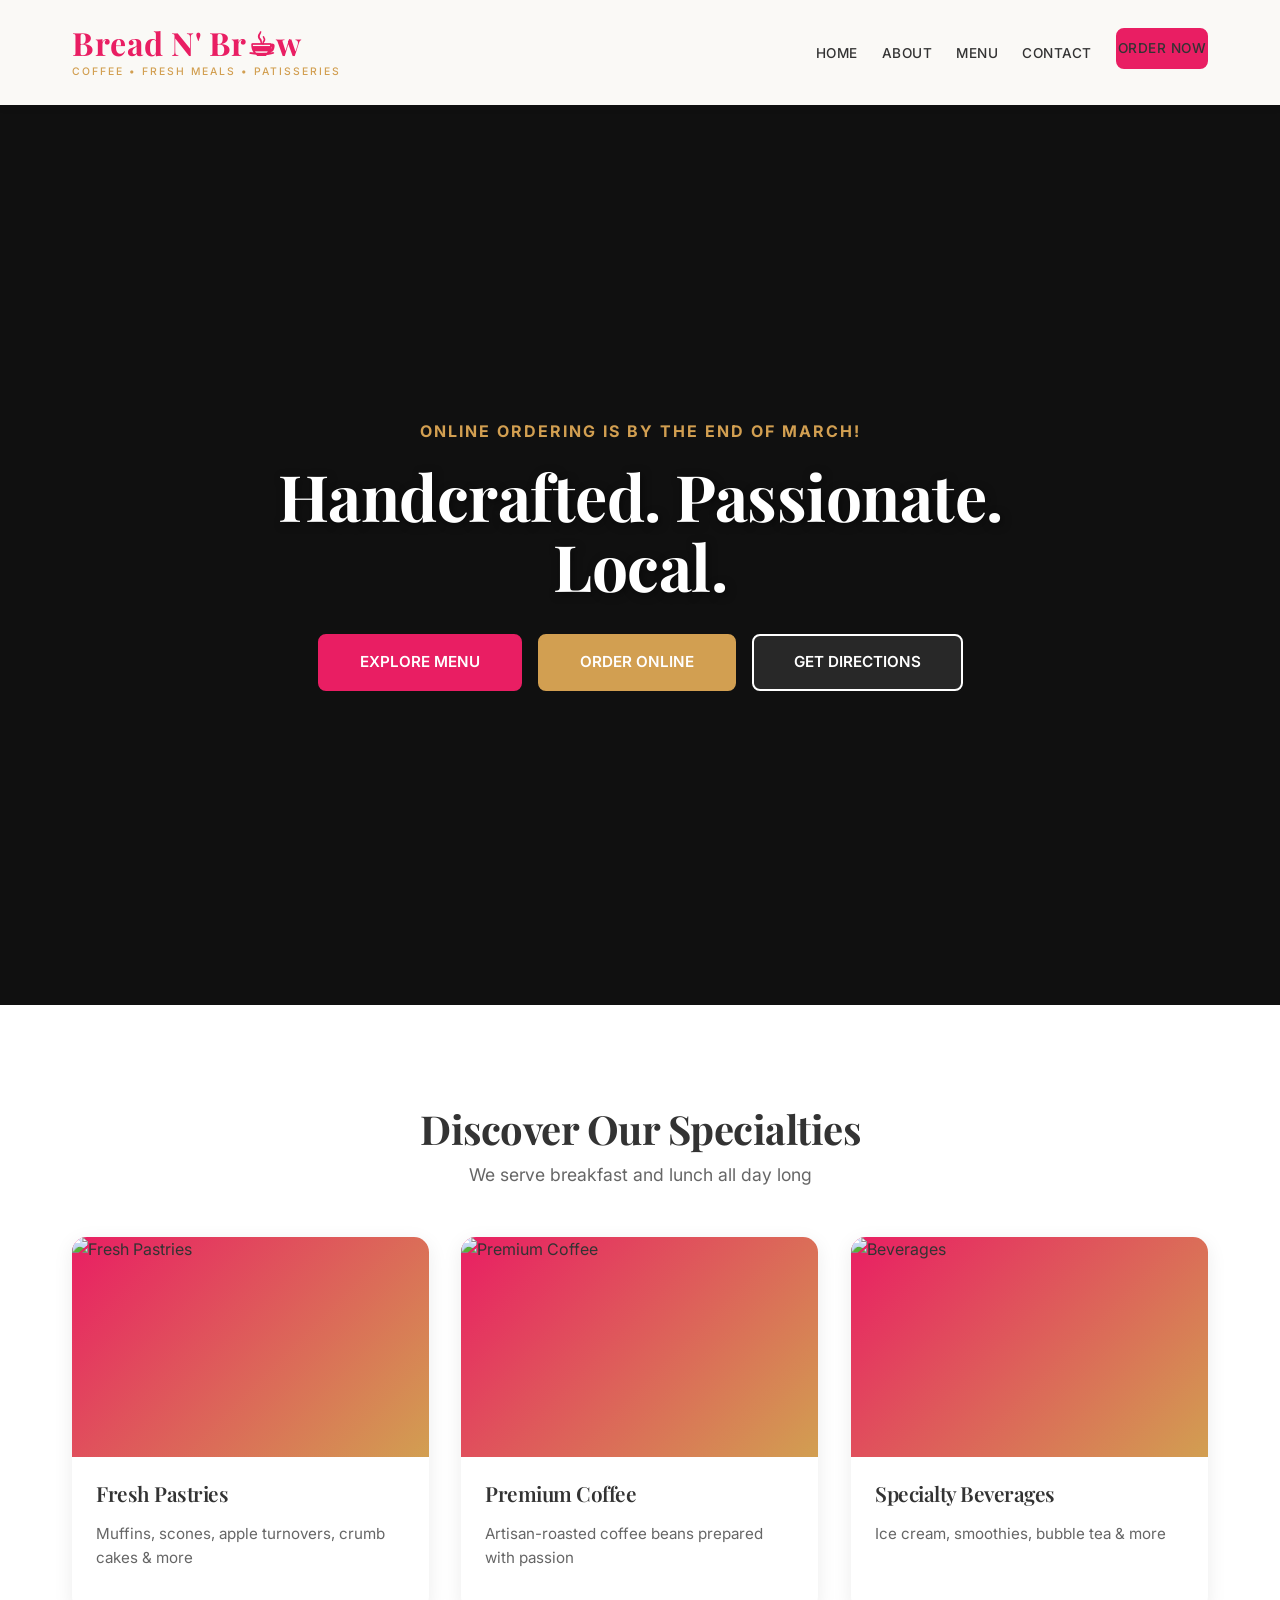
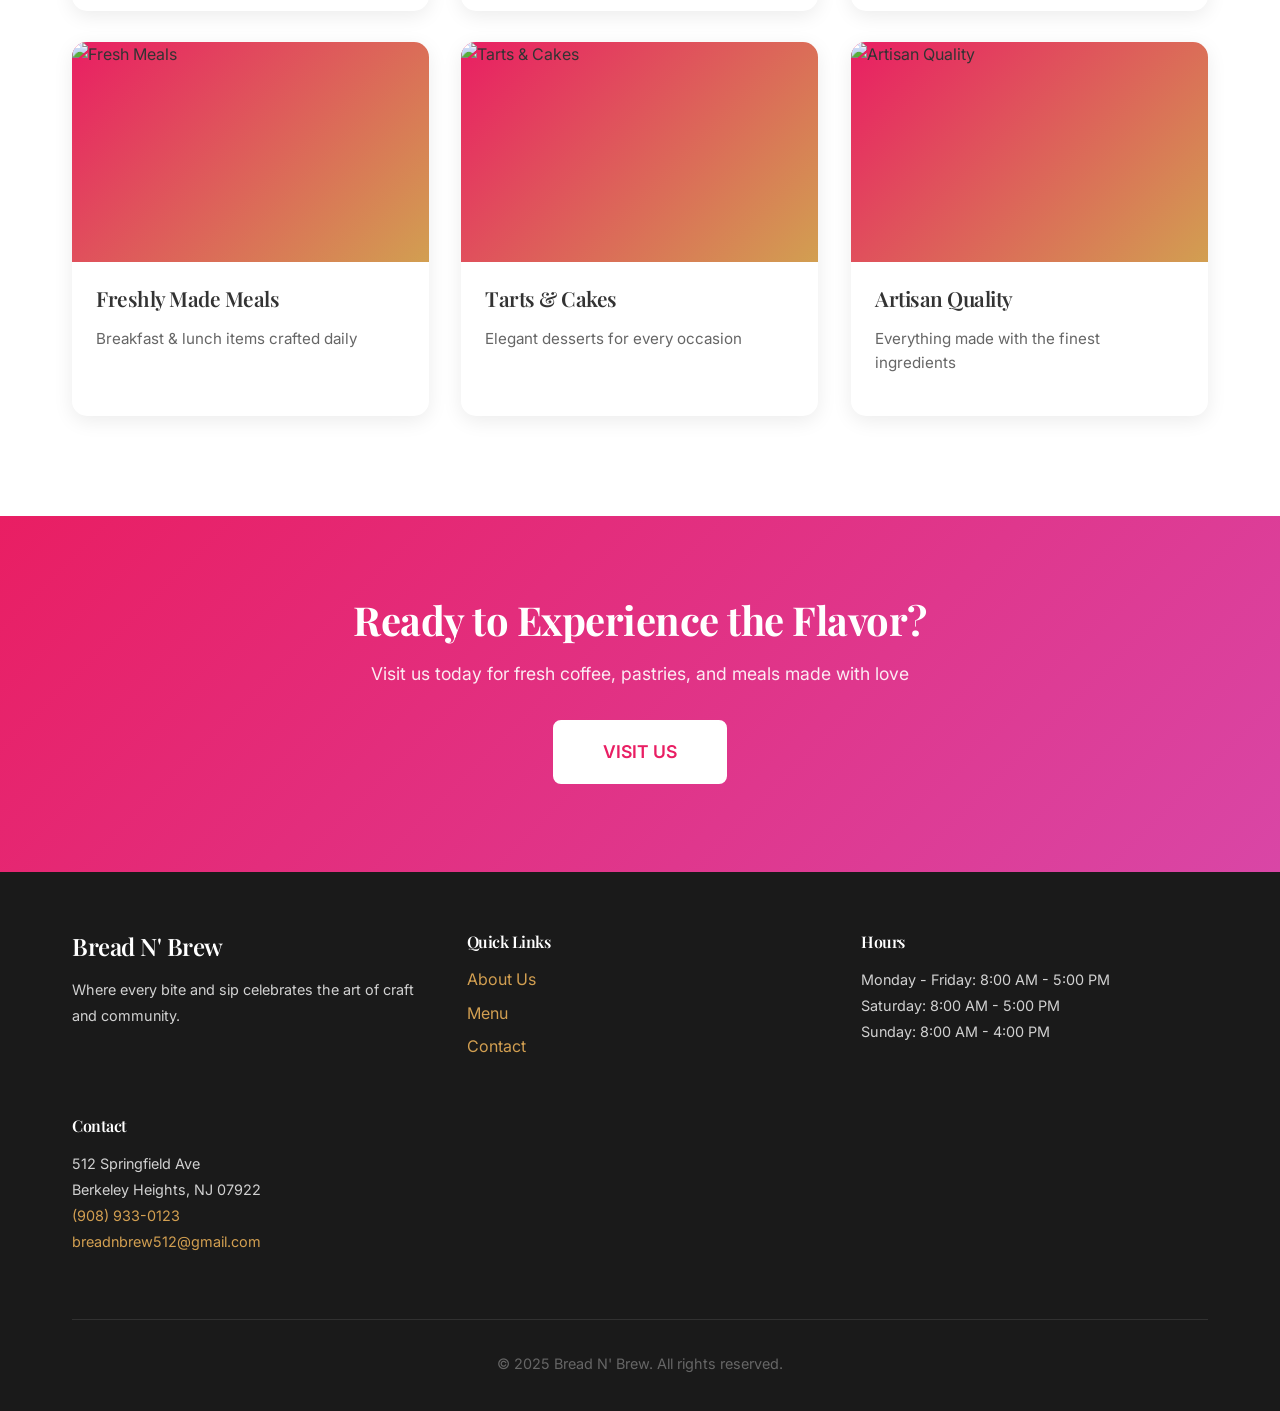
==== commit 99bcf1a6: "Fix static hosting compatibility and mobile responsiveness issues" ====
--- a/index.html
+++ b/index.html
@@ -33,9 +33,9 @@
     </nav>
 
     <!-- Hero Section -->
-    <section class="hero" style="background: linear-gradient(rgba(0, 0, 0, 0.4), rgba(0, 0, 0, 0.4)), url('https://images.pexels.com/photos/13914952/pexels-photo-13914952.jpeg') center/cover no-repeat; min-height: 100vh; display: flex; align-items: center; justify-content: center;">
+    <section class="hero home-hero">
         <div class="hero-overlay-content">
-            <p class="hero-announcement" style="color: var(--secondary-color); font-weight: 700; margin-bottom: 1rem; text-transform: uppercase; letter-spacing: 2px;">Online Ordering is by the end of March!</p>
+            <p class="hero-announcement">Online Ordering is by the end of March!</p>
             <h2 class="hero-title">Handcrafted. Passionate. Local.</h2>
             <div class="hero-buttons">
                 <a href="menu.html" class="btn btn-primary btn-sparkle">EXPLORE MENU</a>
@@ -86,7 +86,7 @@
 
                 <div class="offering-card">
                     <div class="offering-image">
-                        <img src="https://images.pexels.com/photos/2097522/pexels-photo-2097522.jpeg" alt="Tarts & Cakes">
+                        <img src="https://images.pexels.com/photos/1236680/pexels-photo-1236680.jpeg" alt="Tarts & Cakes">
                     </div>
                     <h3>Tarts & Cakes</h3>
                     <p>Elegant desserts for every occasion</p>
--- a/styles.css
+++ b/styles.css
@@ -238,6 +238,7 @@
 .hero {
     position: relative;
     min-height: 100vh;
+    min-height: 100dvh;
     display: flex;
     align-items: center;
     justify-content: center;
@@ -247,15 +248,16 @@
     background-attachment: fixed;
 }
 
-.hero::before {
-    content: '';
-    position: absolute;
-    top: 0;
-    left: 0;
-    right: 0;
-    bottom: 0;
-    background: rgba(0, 0, 0, 0.4);
-    z-index: 1;
+.home-hero {
+    background-image: linear-gradient(rgba(0, 0, 0, 0.4), rgba(0, 0, 0, 0.4)), url('https://images.pexels.com/photos/13914952/pexels-photo-13914952.jpeg');
+}
+
+.hero-announcement {
+    color: var(--secondary-color);
+    font-weight: 700;
+    margin-bottom: 1rem;
+    text-transform: uppercase;
+    letter-spacing: 2px;
 }
 
 .hero-overlay-content {
@@ -406,6 +408,18 @@
     display: flex;
     align-items: center;
     justify-content: center;
+}
+
+.about-hero {
+    background-image: linear-gradient(rgba(0, 0, 0, 0.4), rgba(0, 0, 0, 0.4)), url('images/teamatwork.jpg');
+}
+
+.menu-hero {
+    background-image: linear-gradient(rgba(0, 0, 0, 0.4), rgba(0, 0, 0, 0.4)), url('images/pastry.jpg');
+}
+
+.contact-hero {
+    background-image: linear-gradient(rgba(0, 0, 0, 0.4), rgba(0, 0, 0, 0.4)), url('images/artisancoffee.jpg');
 }
 
 .page-hero::before {
@@ -1248,6 +1262,30 @@
     }
 }
 
+/* ==================== REVEAL ANIMATIONS ==================== */
+.reveal-item {
+    opacity: 0;
+    transform: translateY(30px);
+    transition: opacity 0.8s ease-out, transform 0.8s cubic-bezier(0.25, 0.46, 0.45, 0.94);
+    will-change: transform, opacity;
+}
+
+.reveal-active {
+    opacity: 1 !important;
+    transform: translateY(0) !important;
+}
+
+/* Optimize scroll performance */
+.hero, .hero-image img, .about-image img, .reveal-item {
+    will-change: transform, opacity;
+    backface-visibility: hidden;
+    -webkit-backface-visibility: hidden;
+}
+
+.hero, .page-hero {
+    background-color: #1a1a1a;
+}
+
 /* ==================== RESPONSIVE DESIGN ==================== */
 @media (max-width: 1024px) {
     .hero {
@@ -1291,7 +1329,7 @@
         display: none;
         flex-direction: column;
         position: absolute;
-        top: 70px;
+        top: 100%;
         left: 0;
         right: 0;
         background: white;
@@ -1330,7 +1368,12 @@
 
     .hero {
         min-height: 70vh;
-        background-attachment: scroll;
+        background-attachment: scroll !important;
+    }
+
+    .page-hero {
+        background-attachment: scroll !important;
+        padding: 80px 0;
     }
 
     .hero-title {
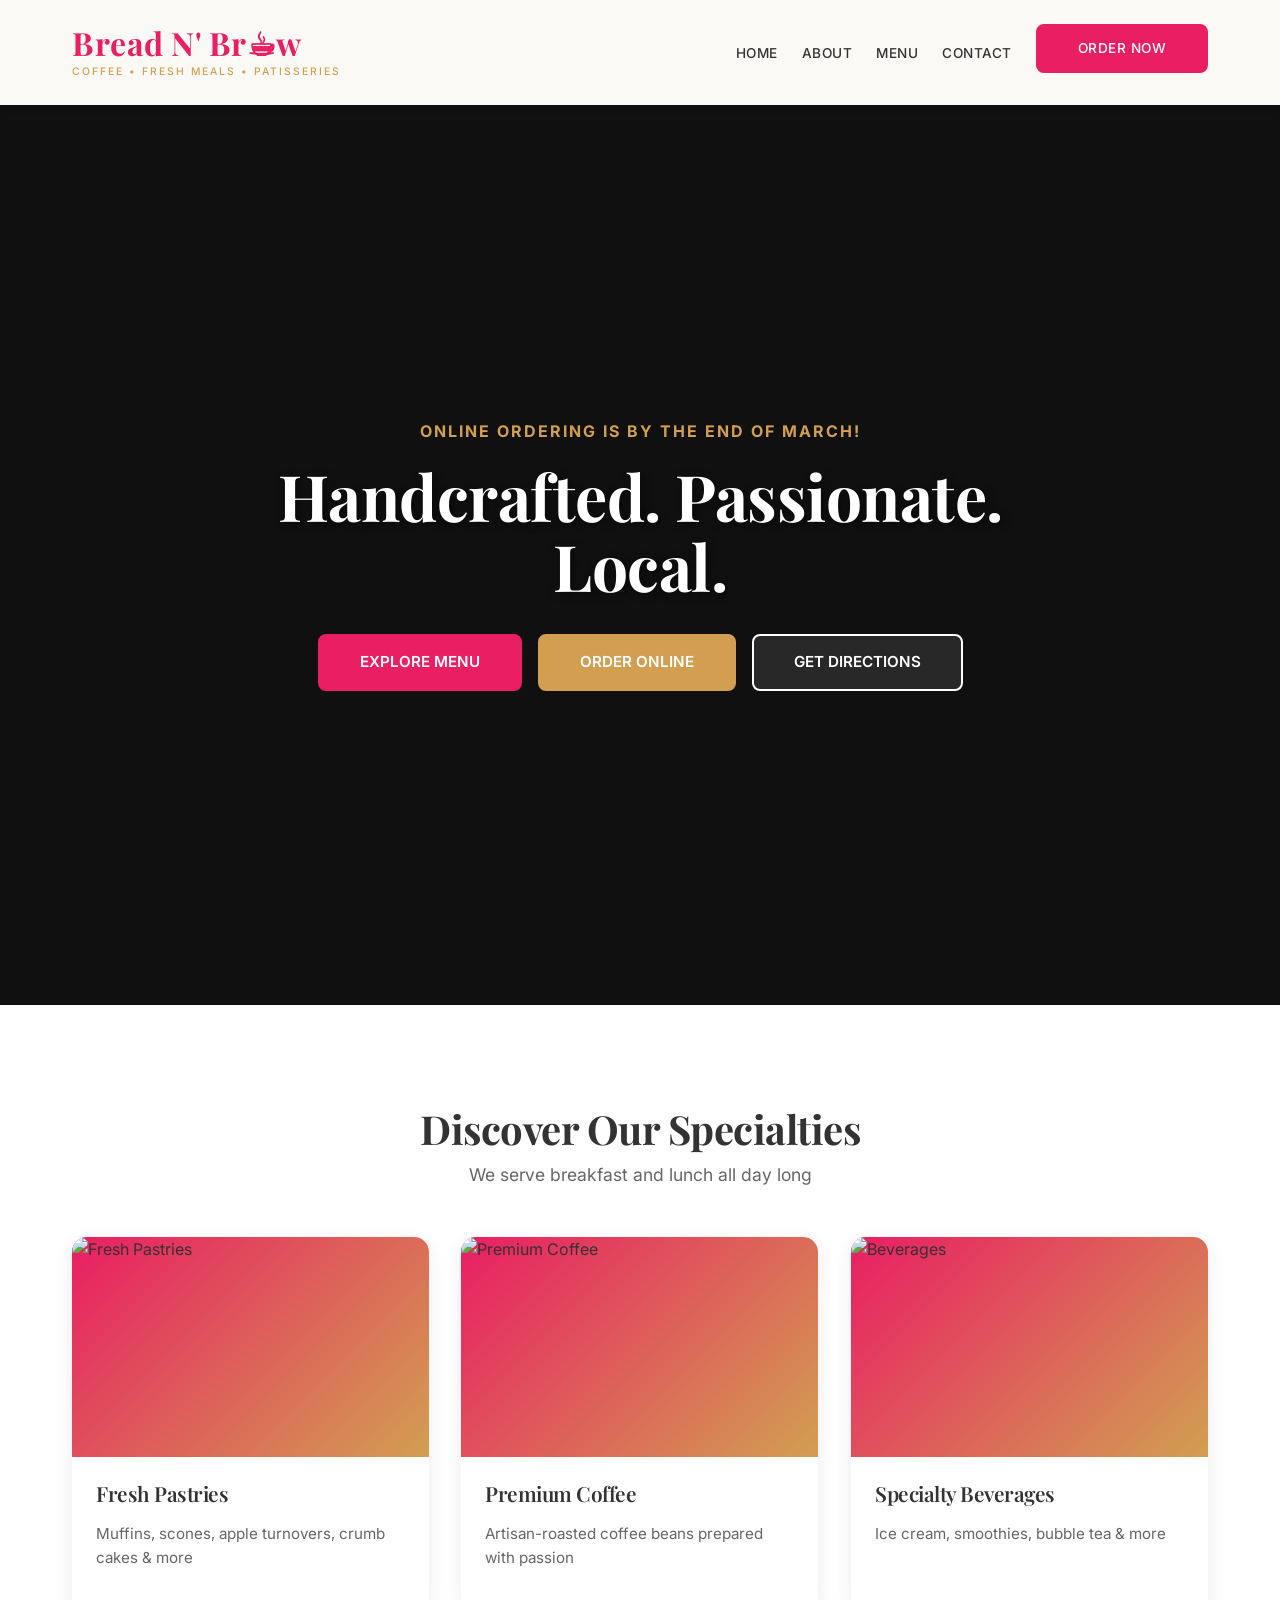
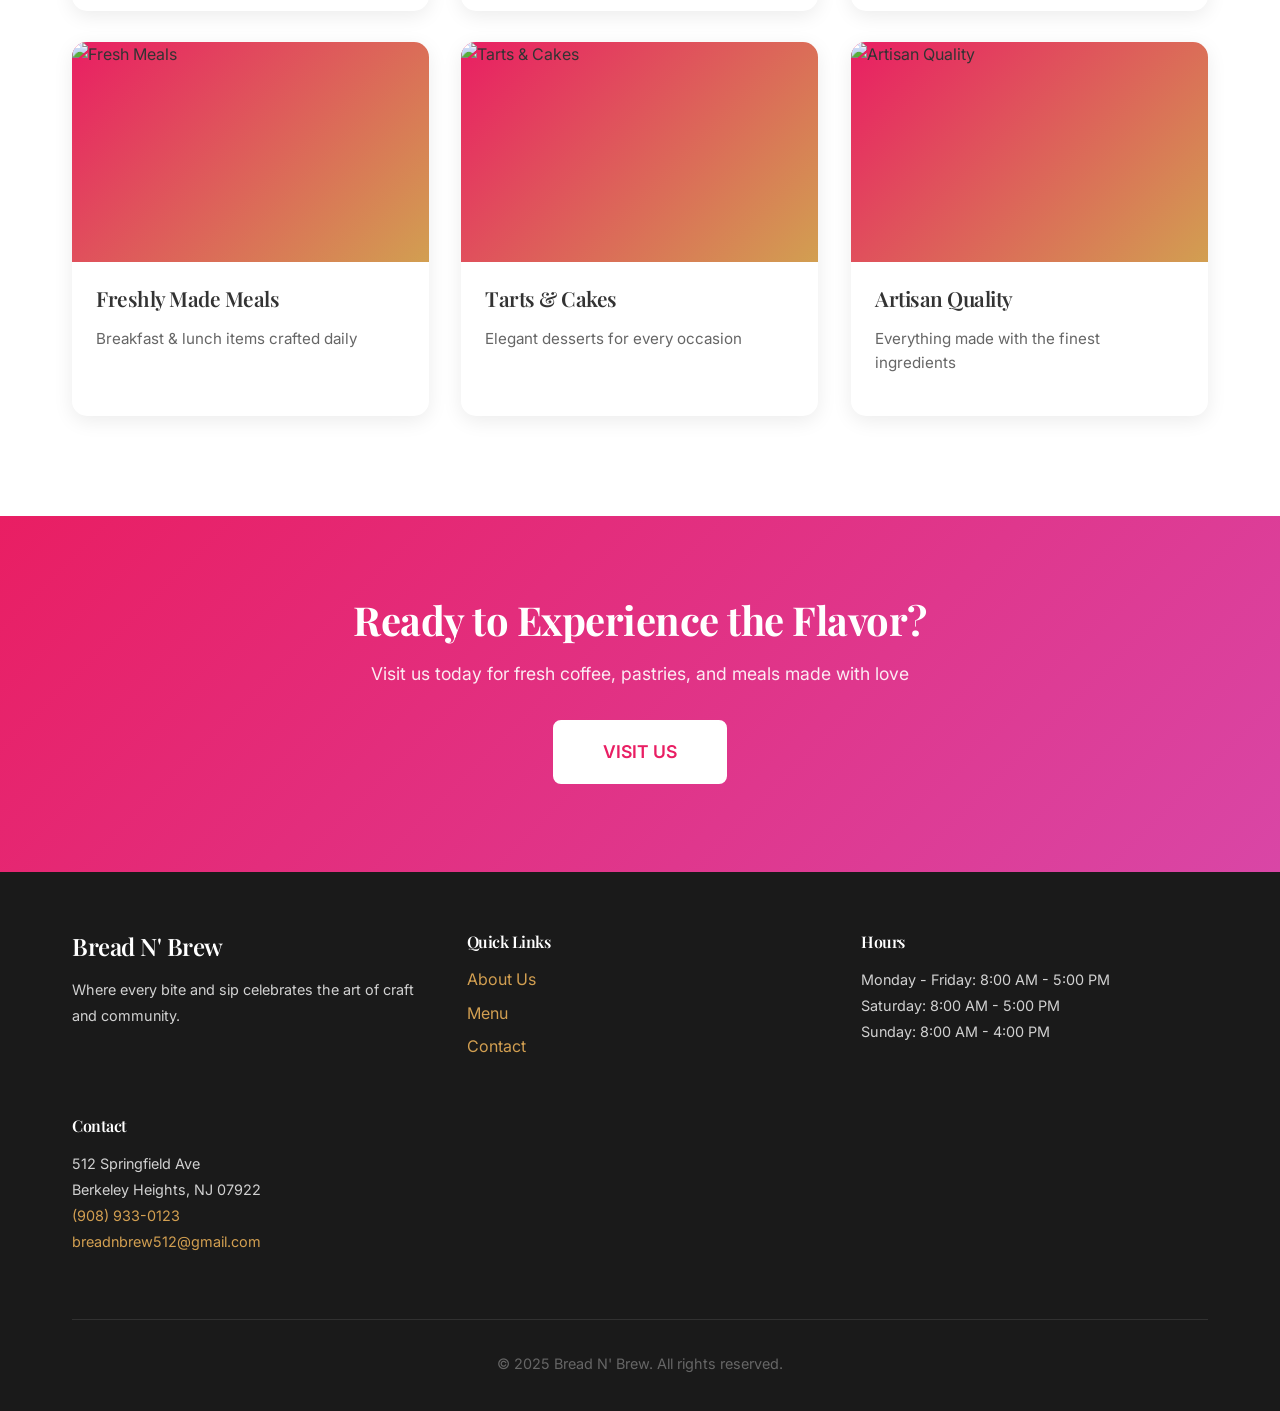
==== commit 46dfacec: "Update page titles, add coffee cup favicon, and clean up navigation URLs" ====
--- a/index.html
+++ b/index.html
@@ -3,7 +3,8 @@
 <head>
     <meta charset="UTF-8">
     <meta name="viewport" content="width=device-width, initial-scale=1.0">
-    <title>Bread N' Brew - Artisan Coffee, Fresh Pastries & Meals</title>
+    <title>Bread N' Brew</title>
+    <link rel="icon" type="image/svg+xml" href="data:image/svg+xml,<svg xmlns='http://www.w3.org/2000/svg' viewBox='0 0 100 100'><text y='75' font-size='75'>☕</text></svg>">
     <link rel="preconnect" href="https://fonts.googleapis.com">
     <link rel="preconnect" href="https://fonts.gstatic.com" crossorigin>
     <link href="https://fonts.googleapis.com/css2?family=Playfair+Display:wght@400;600;700;800&family=Inter:wght@300;400;500;600;700&display=swap" rel="stylesheet">
@@ -18,10 +19,10 @@
                 <span class="nav-tagline">COFFEE • FRESH MEALS • PATISSERIES</span>
             </div>
             <ul class="nav-menu">
-                <li><a href="index.html" class="nav-active">Home</a></li>
-                <li><a href="about.html">About</a></li>
-                <li><a href="menu.html">Menu</a></li>
-                <li><a href="contact.html">Contact</a></li>
+                <li><a href="" class="nav-active">Home</a></li>
+                <li><a href="about">About</a></li>
+                <li><a href="menu">Menu</a></li>
+                <li><a href="contact">Contact</a></li>
                 <li><a href="https://online.skytab.com/s/breadnbrew" target="_blank" class="btn btn-primary btn-small nav-order-btn btn-sparkle">ORDER NOW</a></li>
             </ul>
             <div class="nav-toggle">
@@ -38,7 +39,7 @@
             <p class="hero-announcement">Online Ordering is by the end of March!</p>
             <h2 class="hero-title">Handcrafted. Passionate. Local.</h2>
             <div class="hero-buttons">
-                <a href="menu.html" class="btn btn-primary btn-sparkle">EXPLORE MENU</a>
+                <a href="menu" class="btn btn-primary btn-sparkle">EXPLORE MENU</a>
                 <a href="https://online.skytab.com/s/breadnbrew" target="_blank" class="btn btn-secondary btn-sparkle">ORDER ONLINE</a>
                 <a href="https://maps.google.com/?q=512+Springfield+Ave,+Berkeley+Heights,+NJ+07922" target="_blank" class="btn btn-tertiary">GET DIRECTIONS</a>
             </div>
@@ -125,9 +126,9 @@
                 <div class="footer-section">
                     <h4>Quick Links</h4>
                     <ul>
-                        <li><a href="about.html">About Us</a></li>
-                        <li><a href="menu.html">Menu</a></li>
-                        <li><a href="contact.html">Contact</a></li>
+                        <li><a href="about">About Us</a></li>
+                        <li><a href="menu">Menu</a></li>
+                        <li><a href="contact">Contact</a></li>
                     </ul>
                 </div>
                 <div class="footer-section">
--- a/styles.css
+++ b/styles.css
@@ -821,6 +821,13 @@
 /* Remove underline from nav menu items for buttons */
 .nav-menu a.nav-order-btn::after {
     display: none;
+}
+
+.nav-order-btn {
+    padding: 0.7rem 2.5rem !important;
+    color: white !important;
+    font-weight: 600;
+    white-space: nowrap;
 }
 
 /* Sparkle Effect for specific buttons */
